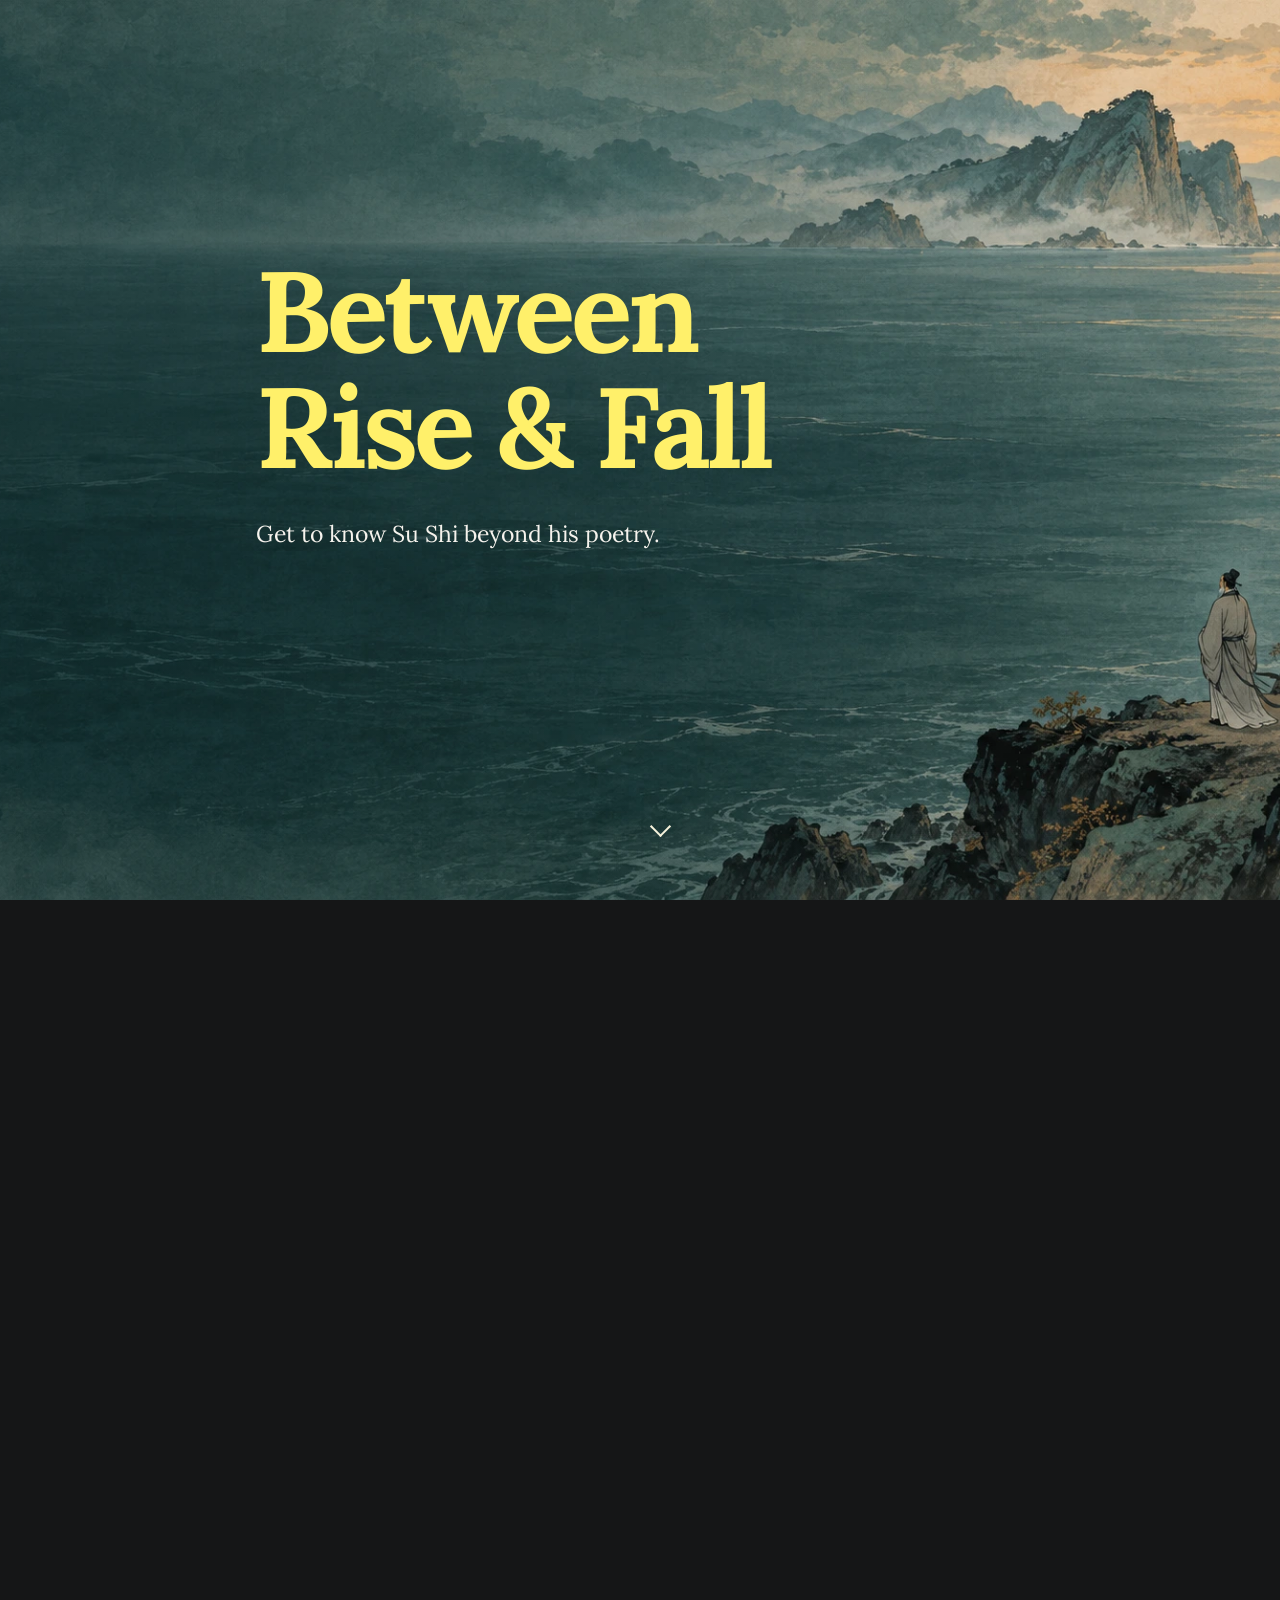
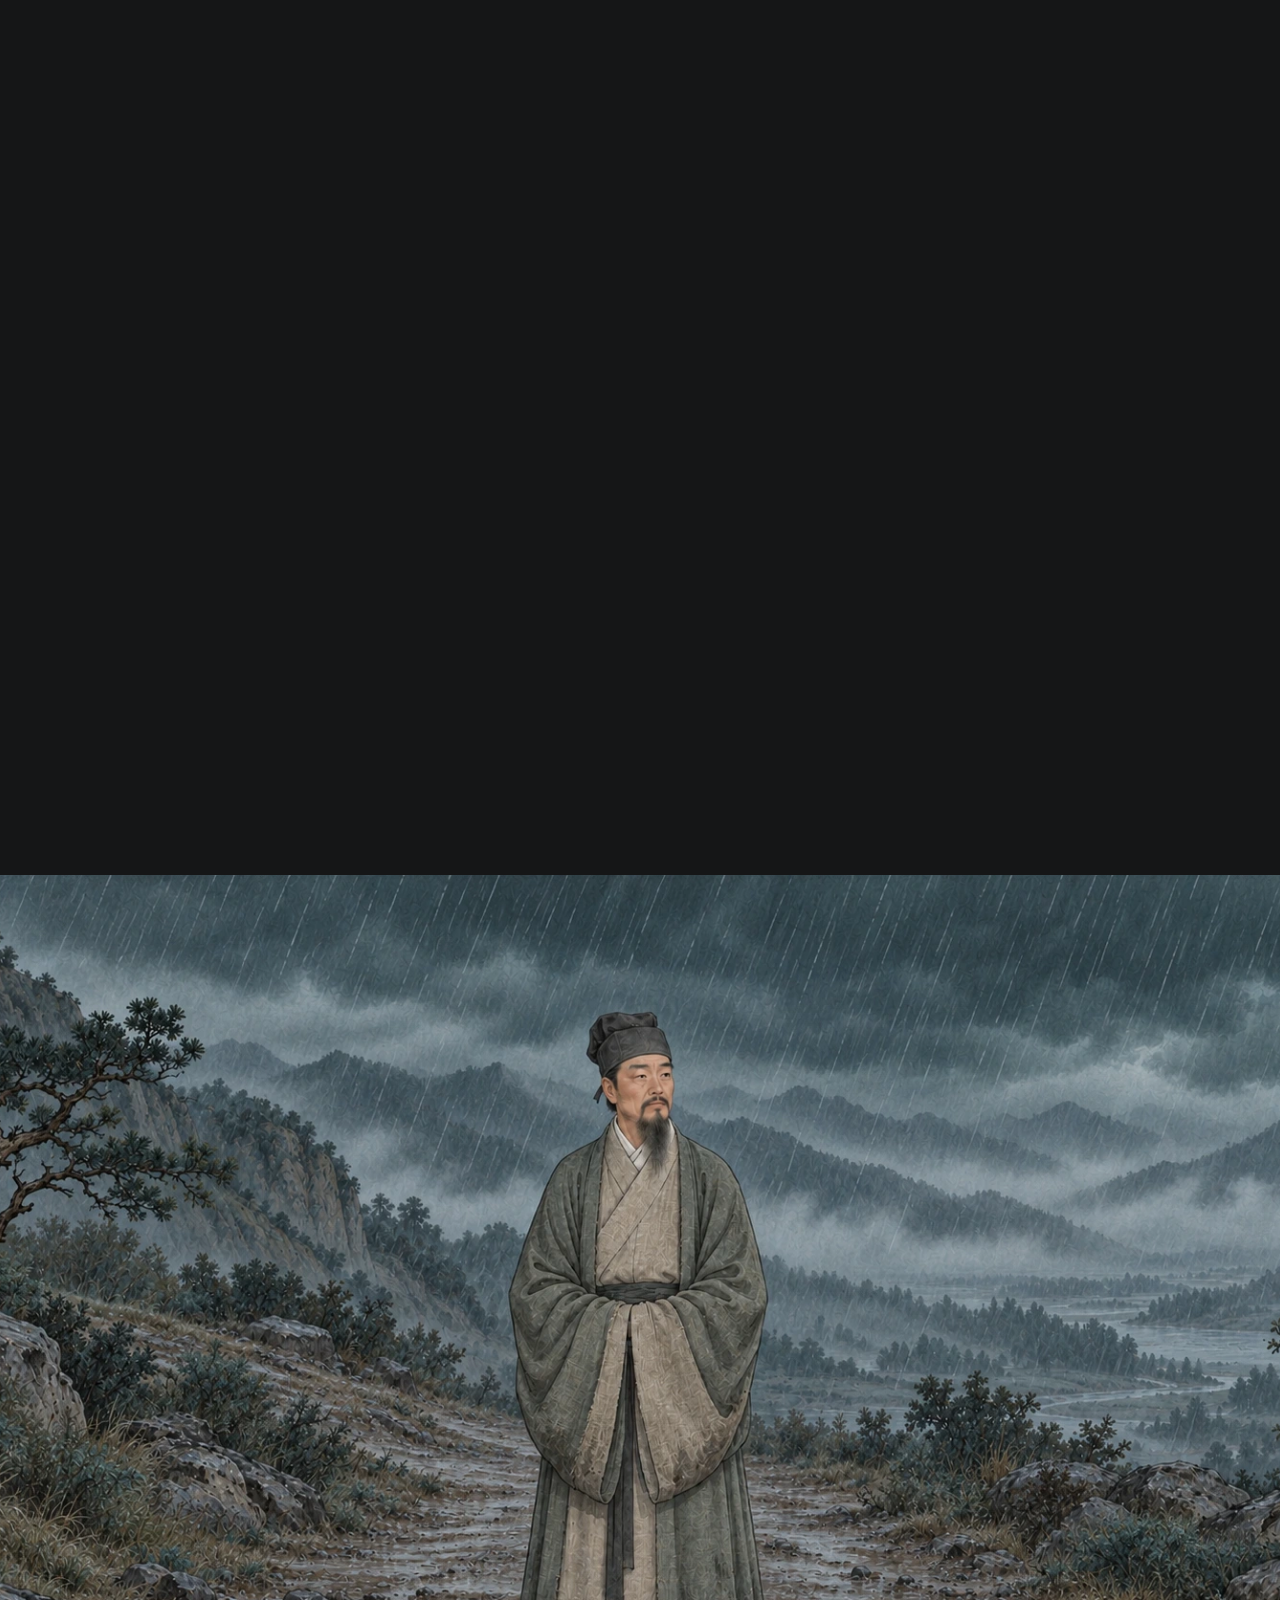
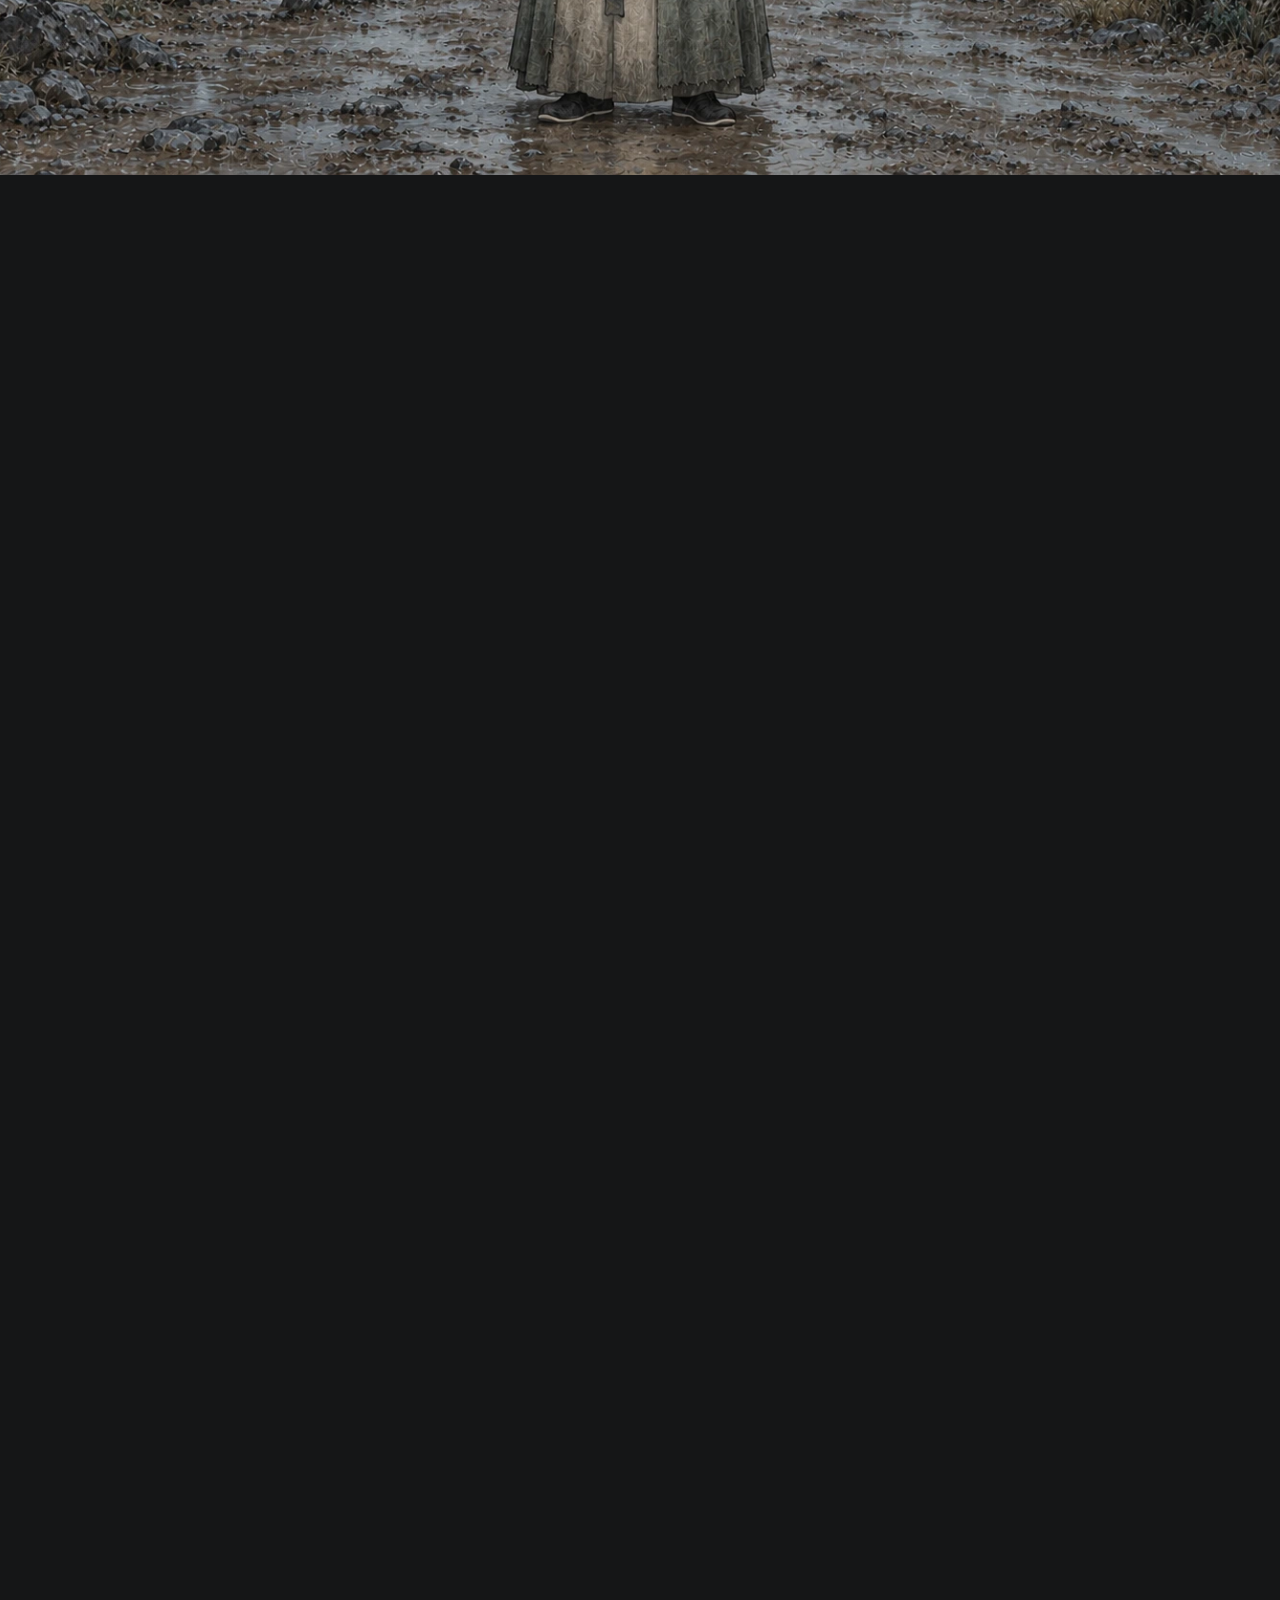
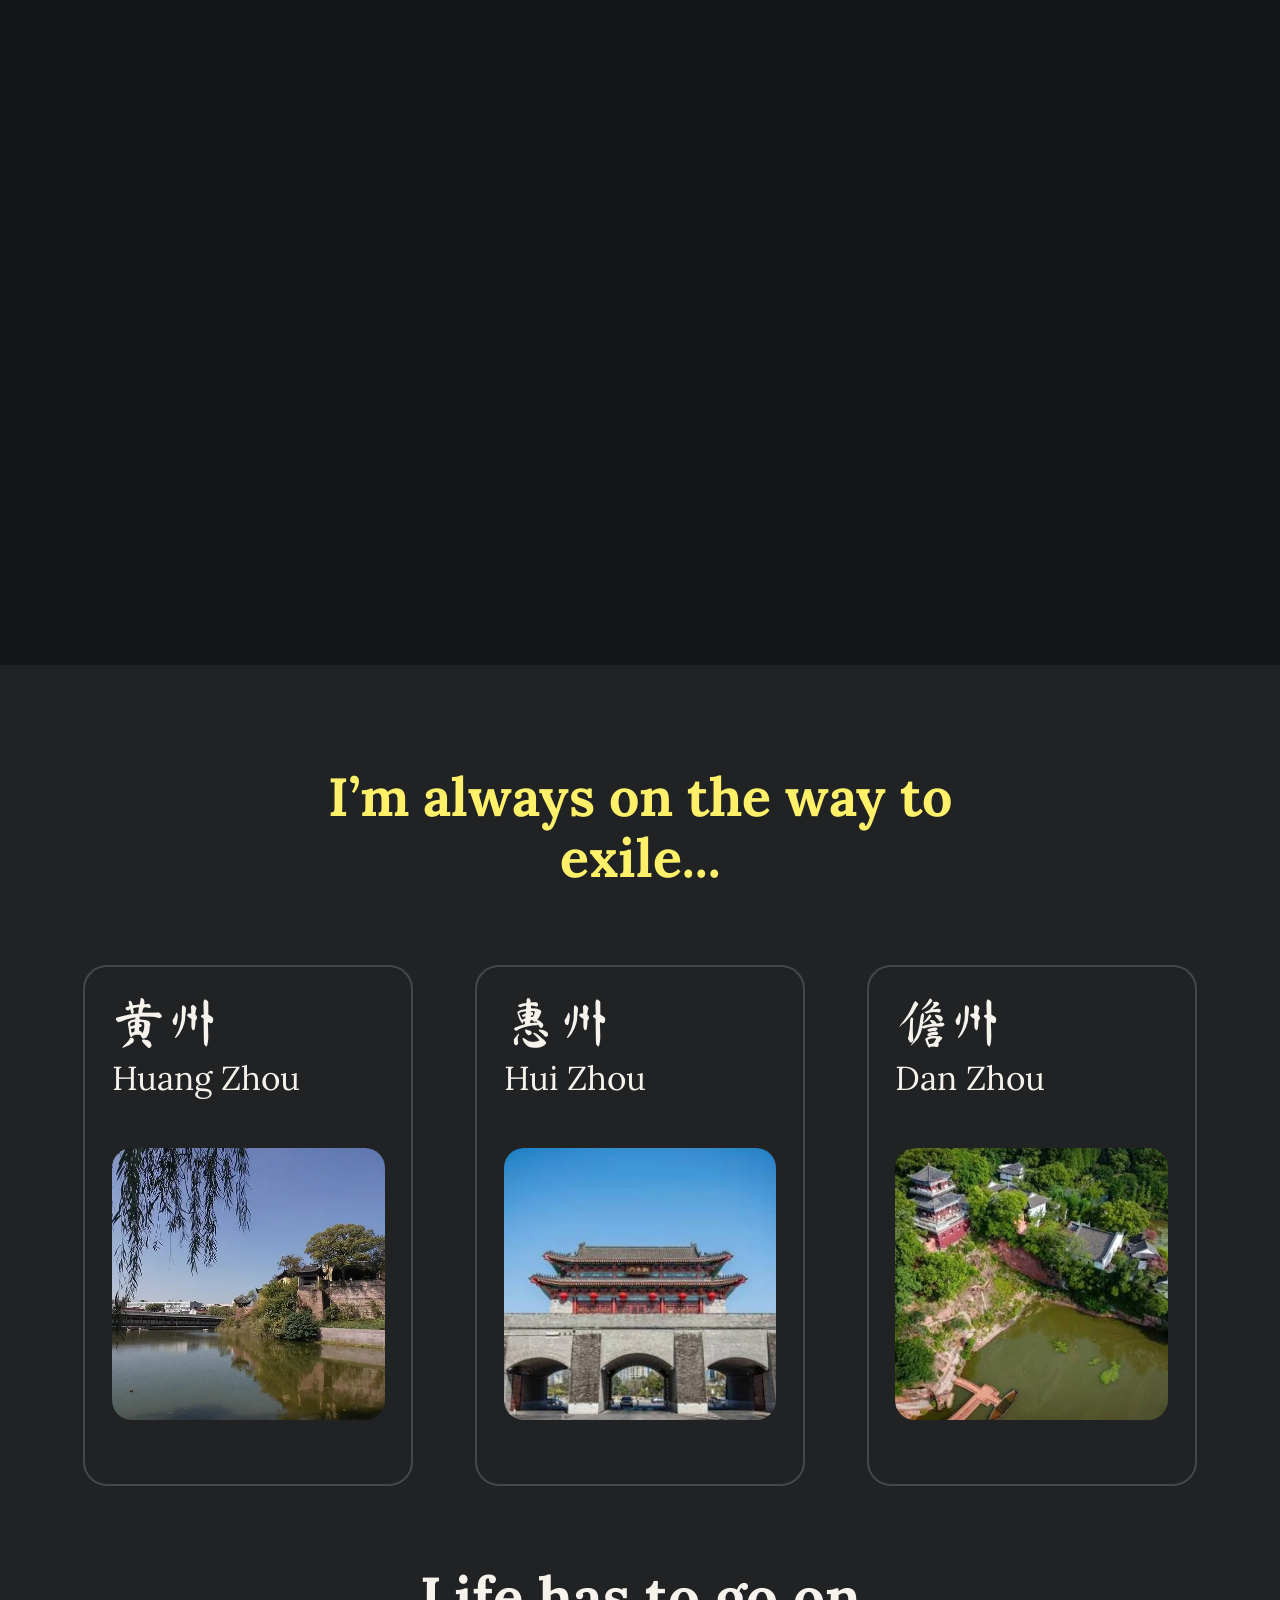
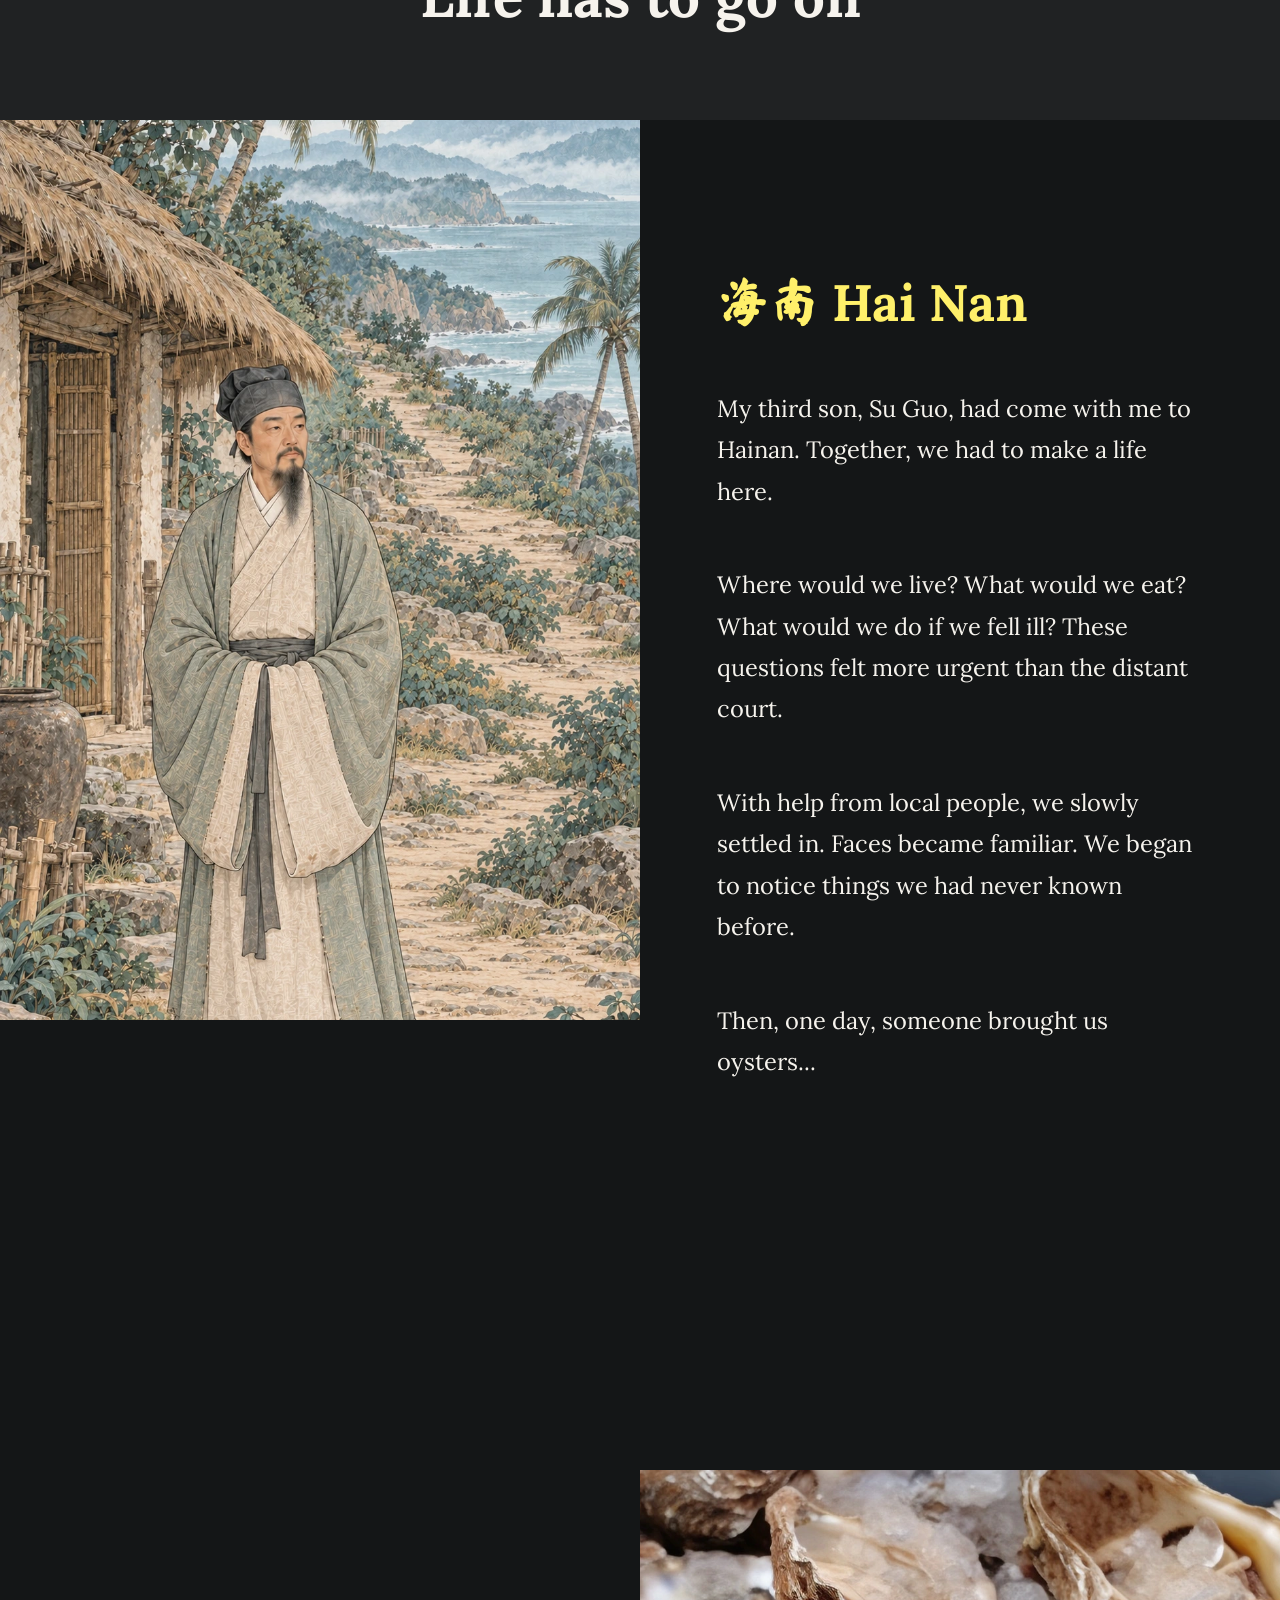
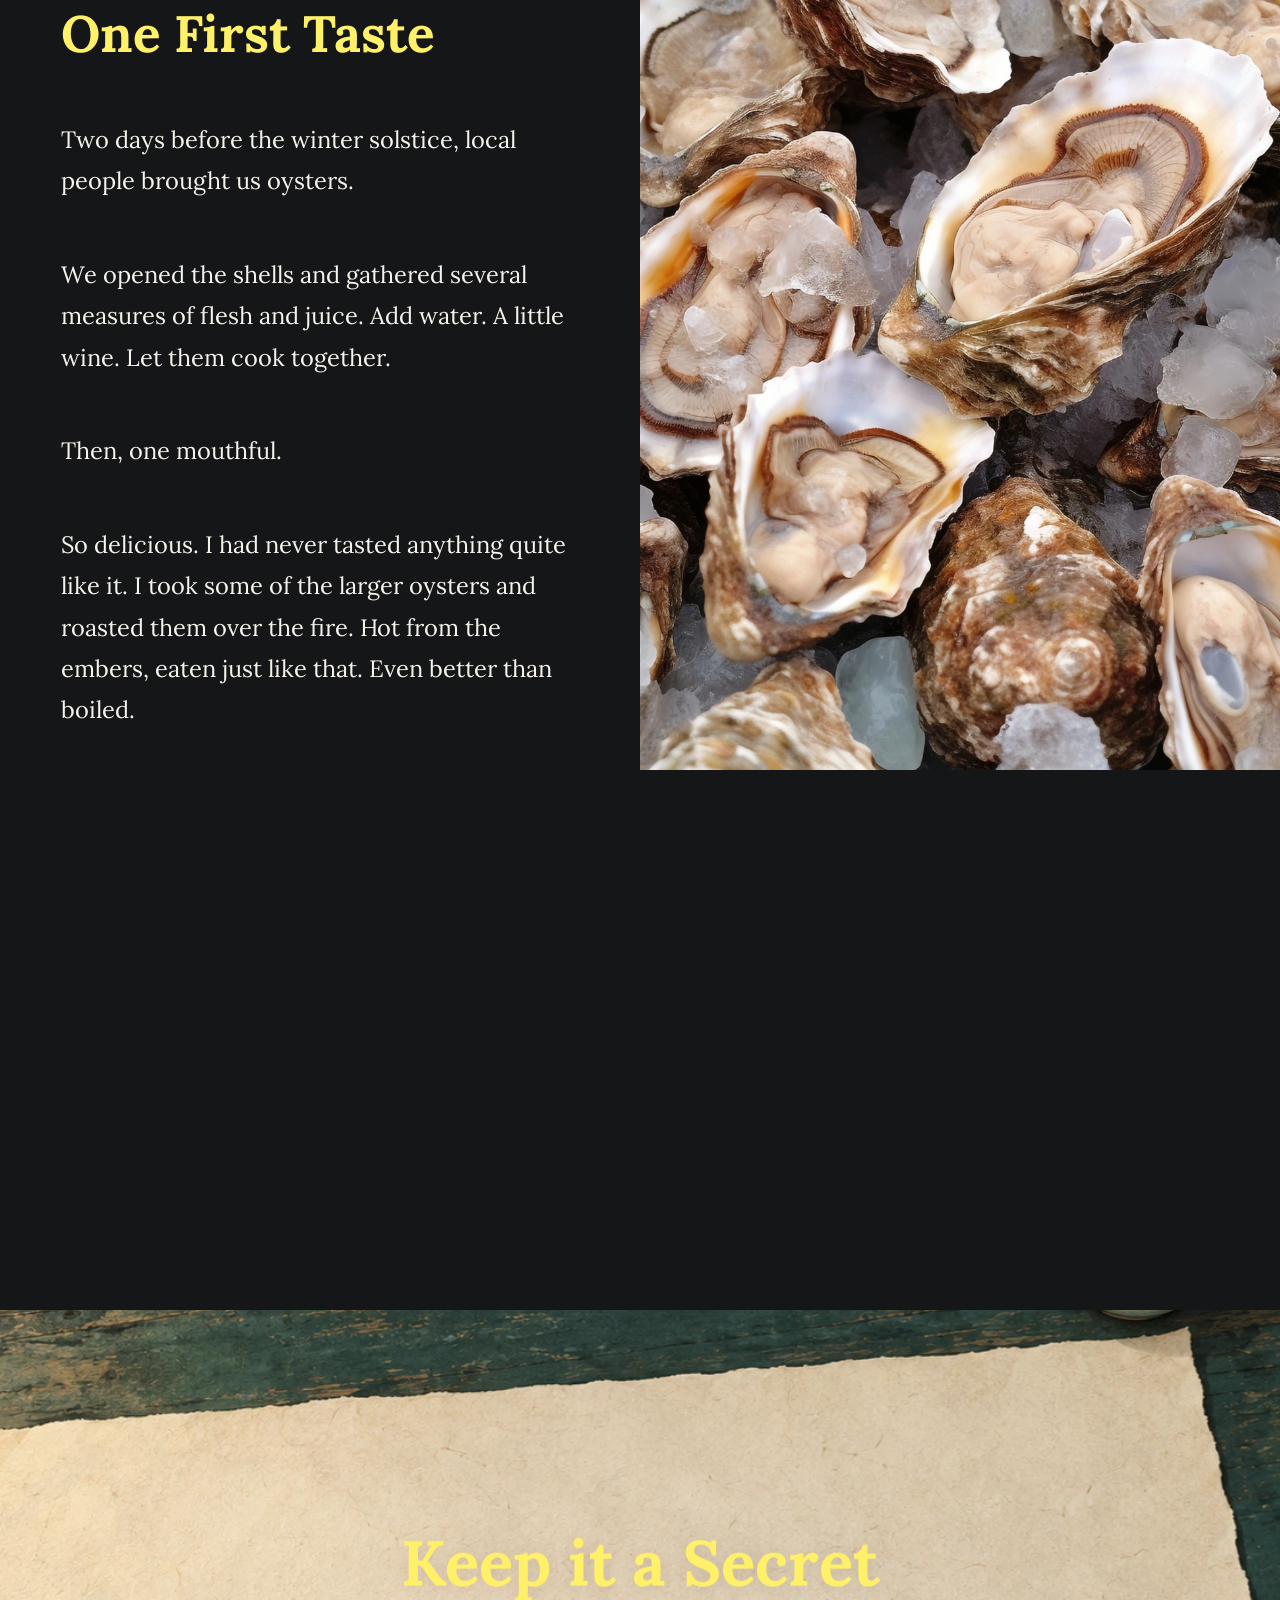
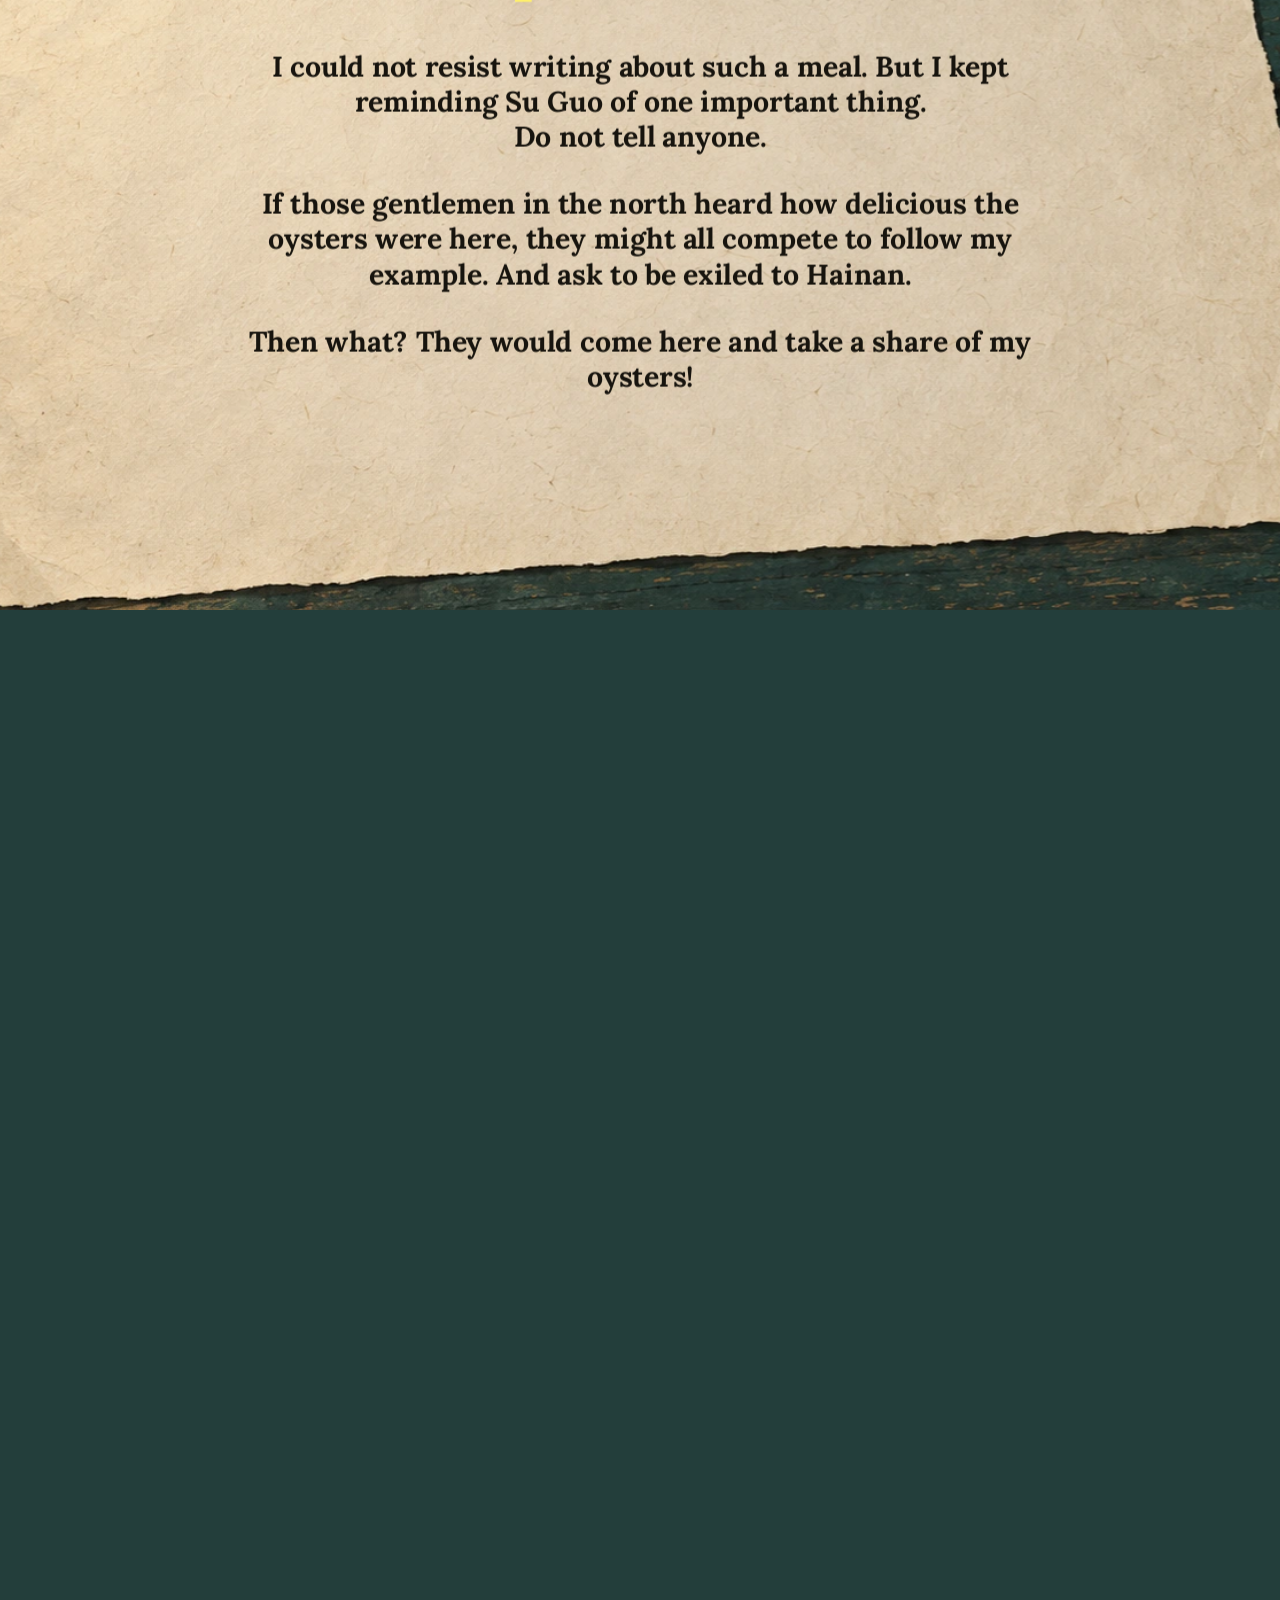
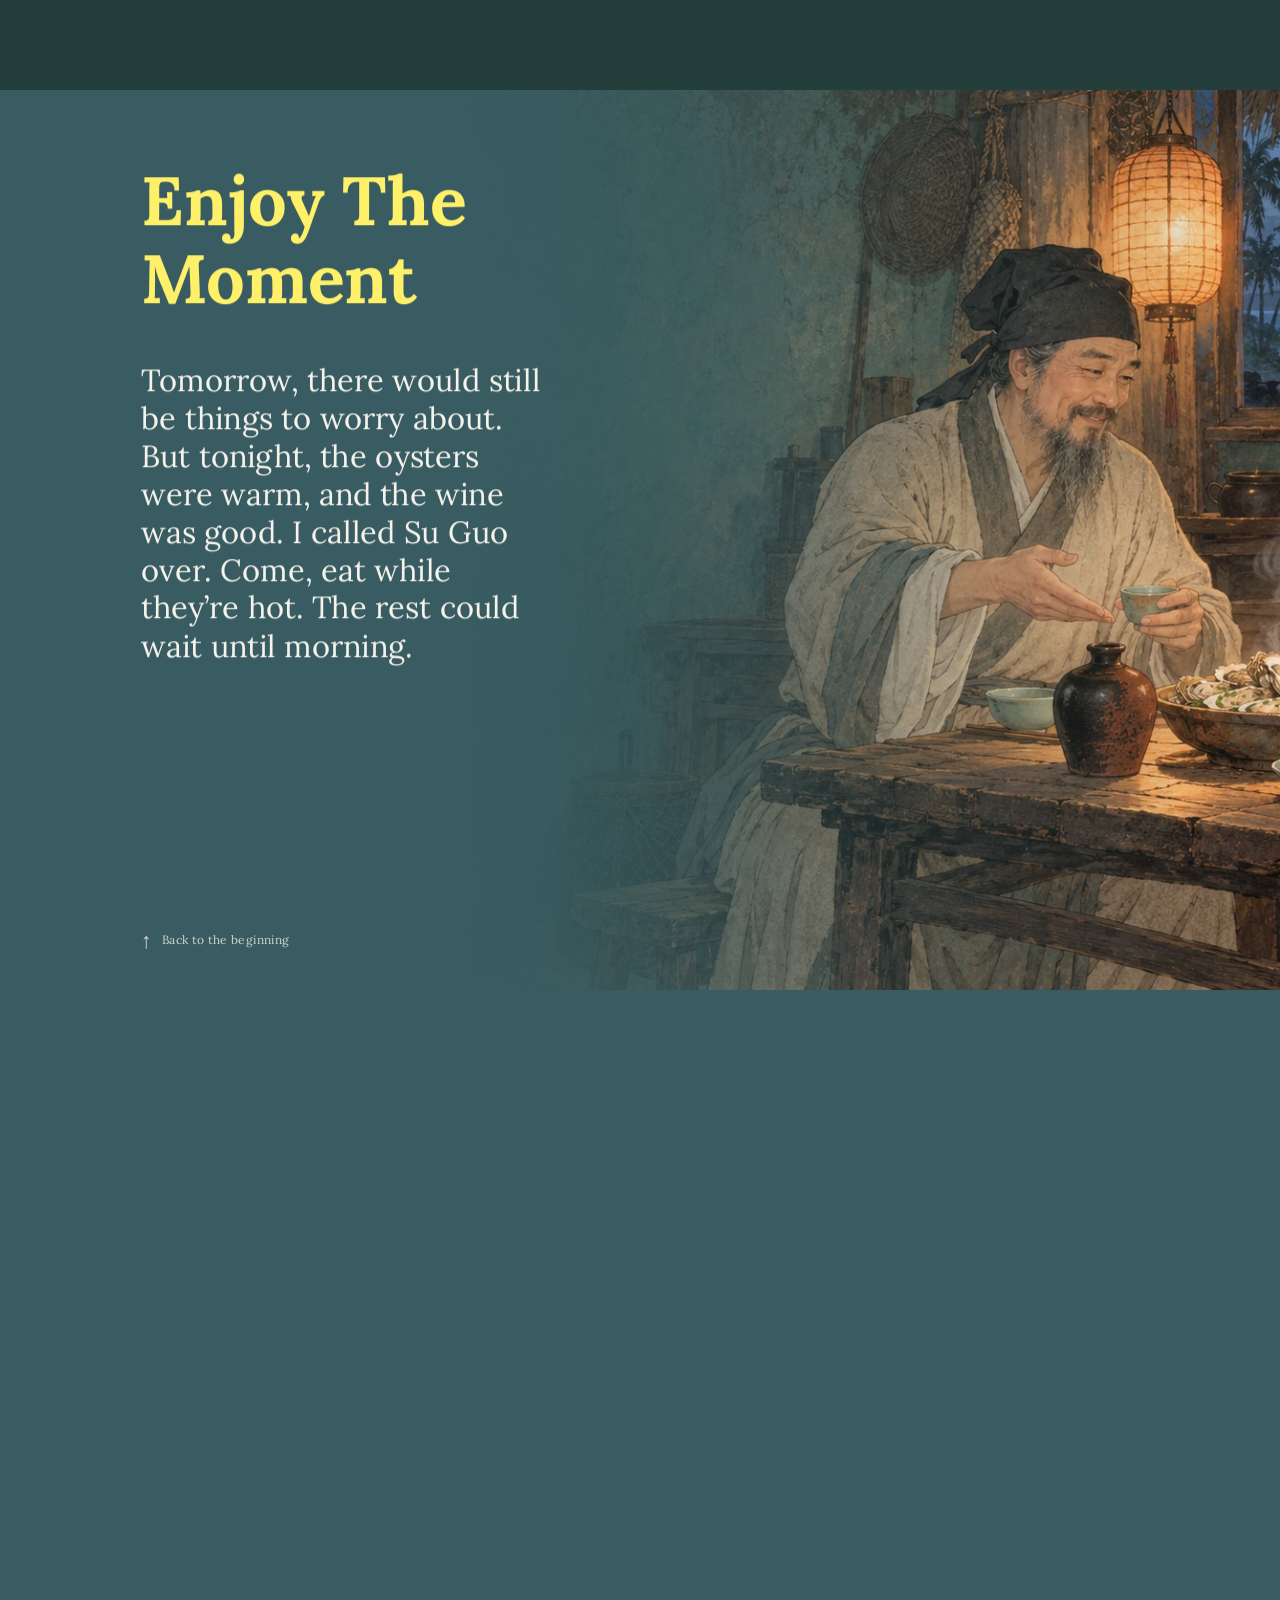
==== su-shi-website/index.html @ 6392d2fc "Final Version detailed process will be explained in report" ====
<!DOCTYPE html>
<html lang="en">
<head>
  <meta charset="UTF-8">
  <meta name="viewport" content="width=device-width, initial-scale=1">
  <meta name="description" content="Get to know Su Shi beyond his poetry. An illustrated journey between rise and fall, exile and the pleasures of everyday life.">
  <title>Between Rise &amp; Fall — Su Shi</title>
  <link rel="preload" as="image" href="assets/sea.webp">
  <link rel="stylesheet" href="style.css">
  <script src="script.js" defer></script>
</head>
<body>
  <div class="reading-progress" aria-hidden="true"><div></div></div>
  <main>
    <!--The background lingers, and the title shrinks and fades out as you scroll. -->
    <section class="hero scroll-scene" id="beginning" aria-labelledby="title">
      <div class="sticky-screen">
        <img class="full-image" src="assets/sea.webp" alt="A vast blue-green sea, distant mountains and Su Shi standing on a rocky shore.">
        <div class="hero-shade"></div>
        <div class="hero-copy">
          <h1 id="title">Between<br>Rise &amp; Fall</h1>
          <p>Get to know Su Shi beyond his poetry.</p>
        </div>
        <a class="scroll-cue" href="#journey" aria-label="Scroll to Su Shi’s story"><span></span></a>
      </div>
    </section>

    <!-- Fixed stage. The text box was moved upwards, and the road from the Imperial Palace to the Rain Road was
    horizontally unveiled. -->
    <section class="journey scroll-scene" id="journey" aria-label="From the imperial court to exile">
      <div class="sticky-screen">
        <img class="full-image palace-image" src="assets/palace.webp" alt="Su Shi in a red official robe in a Northern
        Song palace courtyard.">
        <img class="full-image rain-image" src="assets/rain.webp" alt="Su Shi in a grey robe on a rain-soaked mountain road.">
        <article class="narration palace-copy">
          <h2>My name is<br><strong>Su Shi.</strong></h2>
          <p>You may know my poems. I was also an official.</p>
          <p>Once, my writing won recognition, and my name reached the imperial court.</p>
          <p>I had a voice in affairs of state, and so much I hoped to achieve.</p>
        </article>
        <article class="narration rain-copy">
          <h2>But the road did<br>not keep rising.</h2>
          <p>My views brought me into conflict with those in power.</p>
          <p>The words that had once earned me recognition became grounds for accusation. I was arrested, questioned,
            and stripped of my position.</p>
          <p>The future I had imagined suddenly felt out of reach. I had wanted to serve the country. Now, I was
            struggling to find my own place in it.</p>
        </article>
      </div>
    </section>

    <!-- 3 main exile place -->
    <section class="exile" aria-labelledby="exile-title">
      <h2 id="exile-title">I’m always on the way to<br>exile...</h2>
      <div class="places">
        <article class="place"><h3><span lang="zh-Hans">黄州</span><span>Huang Zhou</span></h3>
          <img src="assets/huangzhou.webp" alt="A riverside pavilion and willows in Huangzhou." loading="lazy"></article>
        <article class="place"><h3><span lang="zh-Hans">惠州</span><span>Hui Zhou</span></h3>
          <img src="assets/huizhou.webp" alt="A red-roofed gate with stone arches in Huizhou." loading="lazy"></article>
        <article class="place"><h3><span lang="zh-Hans">儋州</span><span>Dan Zhou</span></h3>
          <img src="assets/danzhou.webp" alt="A multi-storey traditional tower surrounded by greenery." loading="lazy"></article>
      </div>
      <p class="life-goes-on">Life has to go on</p>
    </section>

    <!-- The sticky on the left image remains in place, while the text box on the right moves up along with the page normally -->
    <section class="split hainan" id="hainan" aria-labelledby="hainan-title">
      <div class="split-visual"><img src="assets/hainan.webp" alt="Su Shi outside a thatched cottage on the Hainan coast." loading="lazy"></div>
      <article class="split-copy">
        <h2 id="hainan-title"><span lang="zh-Hans">海南</span> Hai Nan</h2>
        <p>My third son, Su Guo, had come with me to Hainan. Together, we had to make a life here.</p>
        <p>Where would we live? What would we eat? What would we do if we fell ill? These questions felt more urgent than the distant court.</p>
        <p>With help from local people, we slowly settled in. Faces became familiar. We began to notice things we had never known before.</p>
        <p>Then, one day, someone brought us oysters...</p>
      </article>
    </section>

    <!-- The text is on the left and the picture of oysters is on the right -->
    <section class="split first-taste" aria-labelledby="taste-title">
      <article class="split-copy">
        <h2 id="taste-title">One First Taste</h2>
        <p>Two days before the winter solstice, local people brought us oysters.</p>
        <p>We opened the shells and gathered several measures of flesh and juice. Add water. A little wine. Let them cook together.</p>
        <p>Then, one mouthful.</p>
        <p>So delicious. I had never tasted anything quite like it. I took some of the larger oysters and roasted them
          over the fire. Hot from the embers, eaten just like that. Even better than boiled.</p>
      </article>
      <div class="split-visual"><img src="assets/oysters.webp" alt="A close-up of freshly opened oysters." loading="lazy"></div>
    </section>

    <!--The background of the paper and the text are respectively enlarged synchronously according to the scrolling progress -->
    <section class="secret scroll-scene" aria-labelledby="secret-title">
      <div class="sticky-screen">
        <img class="full-image letter-image" src="assets/letter.webp" alt="An ivory sheet of paper on a Song dynasty
        writing desk, with a brush and inkstone." loading="lazy">
        <article class="secret-copy">
          <h2 id="secret-title">Keep it a Secret</h2>
          <p>I could not resist writing about such a meal. But I kept reminding Su Guo of one important thing.<br>Do not tell anyone.</p>
          <p>If those gentlemen in the north heard how delicious the oysters were here, they might all compete to follow
            my example. And ask to be exiled to Hainan.</p>
          <p>Then what? They would come here and take a share of my oysters!</p>
        </article>
      </div>
    </section>

    <!-- The background is not zoomed in; only the entire text part is gradually enlarged. -->
    <section class="ending scroll-scene" aria-labelledby="ending-title">
      <div class="sticky-screen">
        <img class="full-image supper-image" src="assets/supper.webp" alt="Su Shi enjoying warm oysters and wine with Su
         Guo by lantern light." loading="lazy">
        <div class="ending-shade"></div>
        <article class="ending-copy">
          <h2 id="ending-title">Enjoy The<br>Moment</h2>
          <p>Tomorrow, there would still be things to worry about. But tonight, the oysters were warm, and the wine was
            good. I called Su Guo over. Come, eat while they’re hot. The rest could wait until morning.</p>
        </article>
        <a class="restart" href="#beginning" aria-label="Return to the beginning">↑ <span>Back to the beginning</span></a>
      </div>
    </section>
  </main>
</body>
</html>
---- su-shi-website/style.css ----
/* Eng: Lora；Chinese: Ma Shan Zheng。 */
@font-face {
  font-family: 'Lora';
  font-style: normal;
  font-weight: 400;
  font-display: swap;
  src: url(assets/fonts/lora-400.ttf) format('truetype');
}
@font-face {
  font-family: 'Lora';
  font-style: normal;
  font-weight: 500;
  font-display: swap;
  src: url(assets/fonts/lora-500.ttf) format('truetype');
}
@font-face {
  font-family: 'Lora';
  font-style: normal;
  font-weight: 600;
  font-display: swap;
  src: url(assets/fonts/lora-600.ttf) format('truetype');
}
@font-face {
  font-family: 'Lora';
  font-style: normal;
  font-weight: 700;
  font-display: swap;
  src: url(assets/fonts/lora-700.ttf) format('truetype');
}
@font-face {
  font-family: 'Ma Shan Zheng';
  font-style: normal;
  font-weight: 400;
  font-display: swap;
  src: url(assets/fonts/ma-shan-zheng.ttf) format('truetype');
}
:root {
  --yellow:#fff06a;
  --white:#f6f3ed;
  --ink:#151617;
  --teal:#385c61;
  --english:'Lora',Georgia,serif;
  --chinese:'Ma Shan Zheng','KaiTi',serif;
}
* {
  box-sizing:border-box;
}
html {
  scroll-behavior:smooth;
}
body {
  margin:0;
  background:var(--ink);
  color:var(--white);
  font-family:var(--english);
  overflow-x:hidden;
}
h1,h2,h3,p {
  margin:0;
}
h1,h2 {
  color:var(--yellow);
}
h2 {
  font-weight:700;
  line-height:1.12;
}
p {
  line-height:1.65;
}
img {
  display:block;
  width:100%;
}
a {
  color:inherit;
}
a:focus-visible {
  outline:3px solid var(--yellow);
  outline-offset:8px;
}
[lang="zh-Hans"] {
  font-family:var(--chinese);
}
.reading-progress {
  position:fixed;
  inset:0 0 auto;
  height:3px;
  z-index:20;
  pointer-events:none;
}
.reading-progress div {
  height:100%;
  background:var(--yellow);
  width:100%;
  transform:scaleX(0);
  transform-origin:left;
}

.scroll-scene {
  position:relative;
}
.sticky-screen {
  height:100vh;
  height:100svh;
  position:sticky;
  top:0;
  overflow:hidden;
}
.full-image {
  position:absolute;
  inset:0;
  height:100%;
  object-fit:cover;
}

.hero {
  height:275vh;
}
.hero-shade {
  position:absolute;
  inset:0;
  background:linear-gradient(90deg,rgba(5,31,33,.32),transparent 80%);
}
.hero-copy {
  position:absolute;
  left:20%;
  top:28%;
  transform-origin:50% 50%;
  width:64%;
  will-change:transform,opacity;
}
.hero h1 {
  font-size:clamp(64px,8.9vw,168px);
  line-height:1.02;
  letter-spacing:-.035em;
  font-weight:700;
}
.hero-copy p {
  font-size:clamp(17px,1.8vw,32px);
  margin-top:1.35em;
}
.scroll-cue {
  position:absolute;
  bottom:6%;
  left:50%;
  width:40px;
  height:40px;
  display:grid;
  place-items:center;
  transition:opacity .2s;
}
.scroll-cue span {
  width:15px;
  height:15px;
  border-right:2px solid #f7f3dc;
  border-bottom:2px solid #f7f3dc;
  transform:rotate(45deg);
}

.journey {
  height:510vh;
}
.palace-image {
  object-position:center;
}
.rain-image {
  clip-path:inset(0 100% 0 0);
  will-change:clip-path;
}
.narration {
  position:absolute;
  top:0;
  width:31%;
  padding:3.1vw;
  background:rgba(23,28,27,.66);
  border-radius:16px;
  will-change:transform,opacity;
}
.narration h2 {
  font-size:clamp(28px,3vw,58px);
  margin-bottom:1.1em;
}
.palace-copy h2 {
  font-weight:400;
}
.narration p {
  font-size:clamp(17px,1.7vw,32px);
  margin-top:1.6em;
  line-height:1.65;
}
.palace-copy {
  left:4.5%;
  transform:translateY(110vh);
}
.rain-copy {
  right:4%;
  transform:translateY(110vh);
}

.exile {
  background:#202223;
  padding:8vw 6.5% 6vw;
  position:relative;
}
.exile>h2 {
  text-align:center;
  font-size:clamp(34px,4.2vw,80px);
  max-width:24ch;
  margin:0 auto 6vw;
}
.places {
  display:grid;
  grid-template-columns:repeat(3,minmax(0,1fr));
  gap:4.8vw;
}
.place {
  border:2px solid #454748;
  border-radius:24px;
  padding:2.1vw 2.1vw 5vw;
}
.place h3 {
  font-weight:400;
  line-height:1.08;
  margin-bottom:4vw;
}
.place h3 span {
  display:block;
}
.place h3 span:first-child {
  font-size:clamp(34px,4.2vw,80px);
  margin-bottom:.17em;
}
.place h3 span:last-child {
  font-size:clamp(22px,2.6vw,48px);
}
.place img {
  aspect-ratio:1;
  object-fit:cover;
  border-radius:20px;
}
.life-goes-on {
  font-weight:700;
  text-align:center;
  font-size:clamp(34px,4.4vw,82px);
  margin-top:5vw;
}

.split {
  display:grid;
  grid-template-columns:1fr 1fr;
  align-items:start;
  background:#141617;
  position:relative;
}
.split-visual {
  height:100vh;
  height:100svh;
  position:sticky;
  top:0;
  overflow:hidden;
}
.split-visual img {
  height:100%;
  object-fit:cover;
}
.hainan .split-visual img {
  object-position:50% 45%;
}
.split-copy {
  padding:17vh 6vw 24vh;
  min-height:150vh;
}
.split-copy h2 {
  font-size:clamp(36px,4vw,76px);
  margin-bottom:1.1em;
}
.split-copy p {
  font-size:clamp(19px,1.85vw,35px);
  margin-bottom:2.2em;
  line-height:1.75;
}
.split-copy p:last-child {
  margin-bottom:0;
}
.first-taste .split-copy {
  padding:15vh 4.8vw 22vh;
  min-height:160vh;
}
.first-taste .split-visual img {
  object-position:50% 50%;
}

.secret {
  height:220vh;
  background:#233e3b;
}
.letter-image {
  will-change:transform;
}
.secret-copy {
  position:absolute;
  top:50%;
  left:21%;
  width:58%;
  text-align:center;
  transform:translateY(-50%);
  transform-origin:center;
  will-change:transform;
}
.secret-copy h2 {
  font-size:clamp(36px,4.7vw,88px);
  margin-bottom:.8em;
  text-shadow:0 1px 14px rgba(68,44,18,.12);
}
.secret-copy p {
  font-size:clamp(19px,2.1vw,40px);
  font-weight:700;
  color:#17140e;
  line-height:1.24;
  margin-top:1.1em;
}
.secret .full-image {
  object-position:center;
}

.ending {
  height:210vh;
  background:var(--teal);
}
.supper-image {
  left:35%;
  width:65%;
  object-position:40% center;
}
.ending-shade {
  position:absolute;
  inset:0;
  background:linear-gradient(90deg,#385c61 0%,#385c61 35%,rgba(56,92,97,.95) 42%,rgba(56,92,97,.35) 68%,rgba(56,92,97,0) 100%);
}
.ending-copy {
  position:absolute;
  left:11%;
  top:10%;
  width:30%;
  transform-origin:0 50%;
  will-change:transform;
}
.ending-copy h2 {
  font-size:clamp(44px,5vw,96px);
  margin-bottom:.65em;
}
.ending-copy p {
  font-size:clamp(20px,2.25vw,43px);
  line-height:1.23;
}
.restart {
  position:absolute;
  left:11%;
  bottom:4%;
  text-decoration:none;
  font-size:22px;
  display:flex;
  align-items:center;
  gap:10px;
  opacity:.8;
}
.restart span {
  font-size:12px;
  letter-spacing:.03em;
}
.restart:hover {
  opacity:1;
}

@media(max-width:760px) {
  .hero-copy {
    left:9%;
    top:32%;
    width:85%;
  }
  .hero h1 {
    font-size:clamp(56px,12vw,90px);
  }
  .hero-copy p {
    font-size:16px;
    max-width:28ch;
  }
  .hero .full-image {
    object-position:62% center;
  }
  .journey {
    height:570vh;
  }
  .narration {
    width:72%;
    padding:24px;
    border-radius:10px;
    background:rgba(17,26,26,.78);
  }
  .palace-copy {
    left:5%;
  }
  .rain-copy {
    right:5%;
  }
  .narration h2 {
    font-size:30px;
  }
  .narration p {
    font-size:16px;
    margin-top:1.3em;
    line-height:1.55;
  }
  .palace-image {
    object-position:57%;
  }
  .rain-image {
    object-position:44%;
  }
  .exile {
    padding:80px 7%;
  }
  .exile>h2 {
    font-size:32px;
    margin-bottom:44px;
  }
  .places {
    gap:12px;
  }
  .place {
    padding:17px 10px 25px;
    border-radius:12px;
  }
  .place h3 {
    margin-bottom:22px;
  }
  .place h3 span:first-child {
    font-size:30px;
  }
  .place h3 span:last-child {
    font-size:13px;
    line-height:1.3;
  }
  .place img {
    border-radius:8px;
  }
  .life-goes-on {
    font-size:30px;
    margin-top:42px;
  }
  .split {
    grid-template-columns:44% 56%;
  }
  .split-copy,.first-taste .split-copy {
    padding:60px 22px 100px;
    min-height:135vh;
  }
  .split-copy h2 {
    font-size:30px;
    overflow-wrap:normal;
  }
  .split-copy p {
    font-size:16px;
    line-height:1.7;
  }
  .split-visual img {
    object-position:46% center;
  }
  .first-taste {
    grid-template-columns:56% 44%;
  }
  .secret-copy {
    left:14%;
    width:72%;
  }
  .secret-copy h2 {
    font-size:34px;
  }
  .secret-copy p {
    font-size:17px;
    line-height:1.35;
    margin-top:1em;
  }
  .secret .full-image {
    object-fit:cover;
    object-position:48% center;
  }
  .ending-copy {
    left:7%;
    top:15%;
    width:49%;
  }
  .ending-copy h2 {
    font-size:37px;
  }
  .ending-copy p {
    font-size:18px;
    line-height:1.35;
  }
  .ending-shade {
    background:linear-gradient(90deg,#385c61 8%,rgba(56,92,97,.96) 42%,rgba(56,92,97,.5) 72%,transparent);
  }
  .supper-image {
    left:25%;
    width:75%;
    object-position:42% center;
  }
  .restart {
    left:7%;
  }
}
@media(prefers-reduced-motion:reduce) {
  html {
    scroll-behavior:auto;
  }
  .hero,.secret,.ending {
    height:100svh;
  }
  .hero-copy,.secret-copy,.ending-copy {
    will-change:auto;
  }
  .journey {
    height:auto;
  }
  .journey>.sticky-screen {
    position:relative;
    height:auto;
    overflow:visible;
    background:#354447;
    display:flex;
    flex-direction:column;
    padding:60px 5%;
    gap:60px;
  }
  .journey .full-image {
    height:100%;
    opacity:.5;
    clip-path:none;
  }
  .journey .palace-image {
    display:none;
  }
  .narration {
    position:relative;
    inset:auto;
    width:100%;
    transform:none!important;
    opacity:1!important;
    will-change:auto;
  }
  .secret-copy {
    transform:translateY(-50%)!important;
  }
  .hero-copy,.ending-copy {
    transform:none!important;
    opacity:1!important;
  }
}
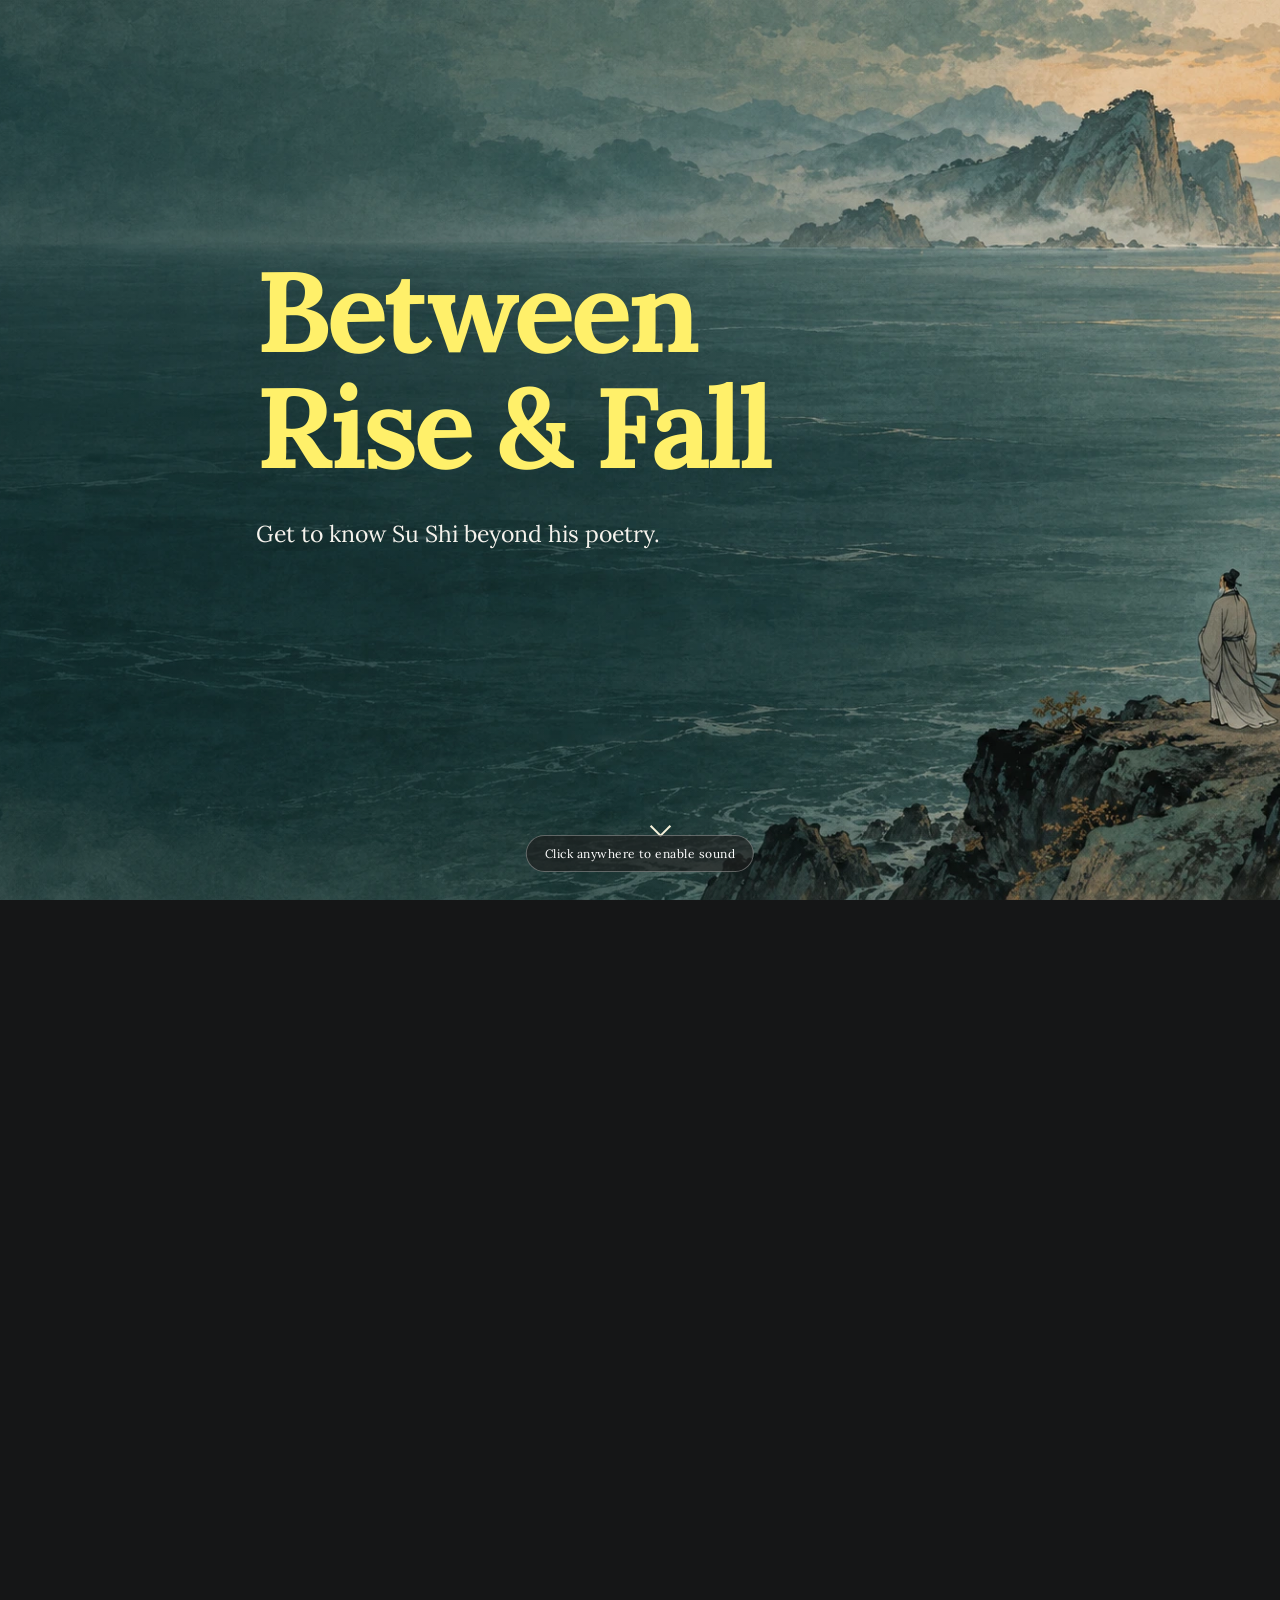
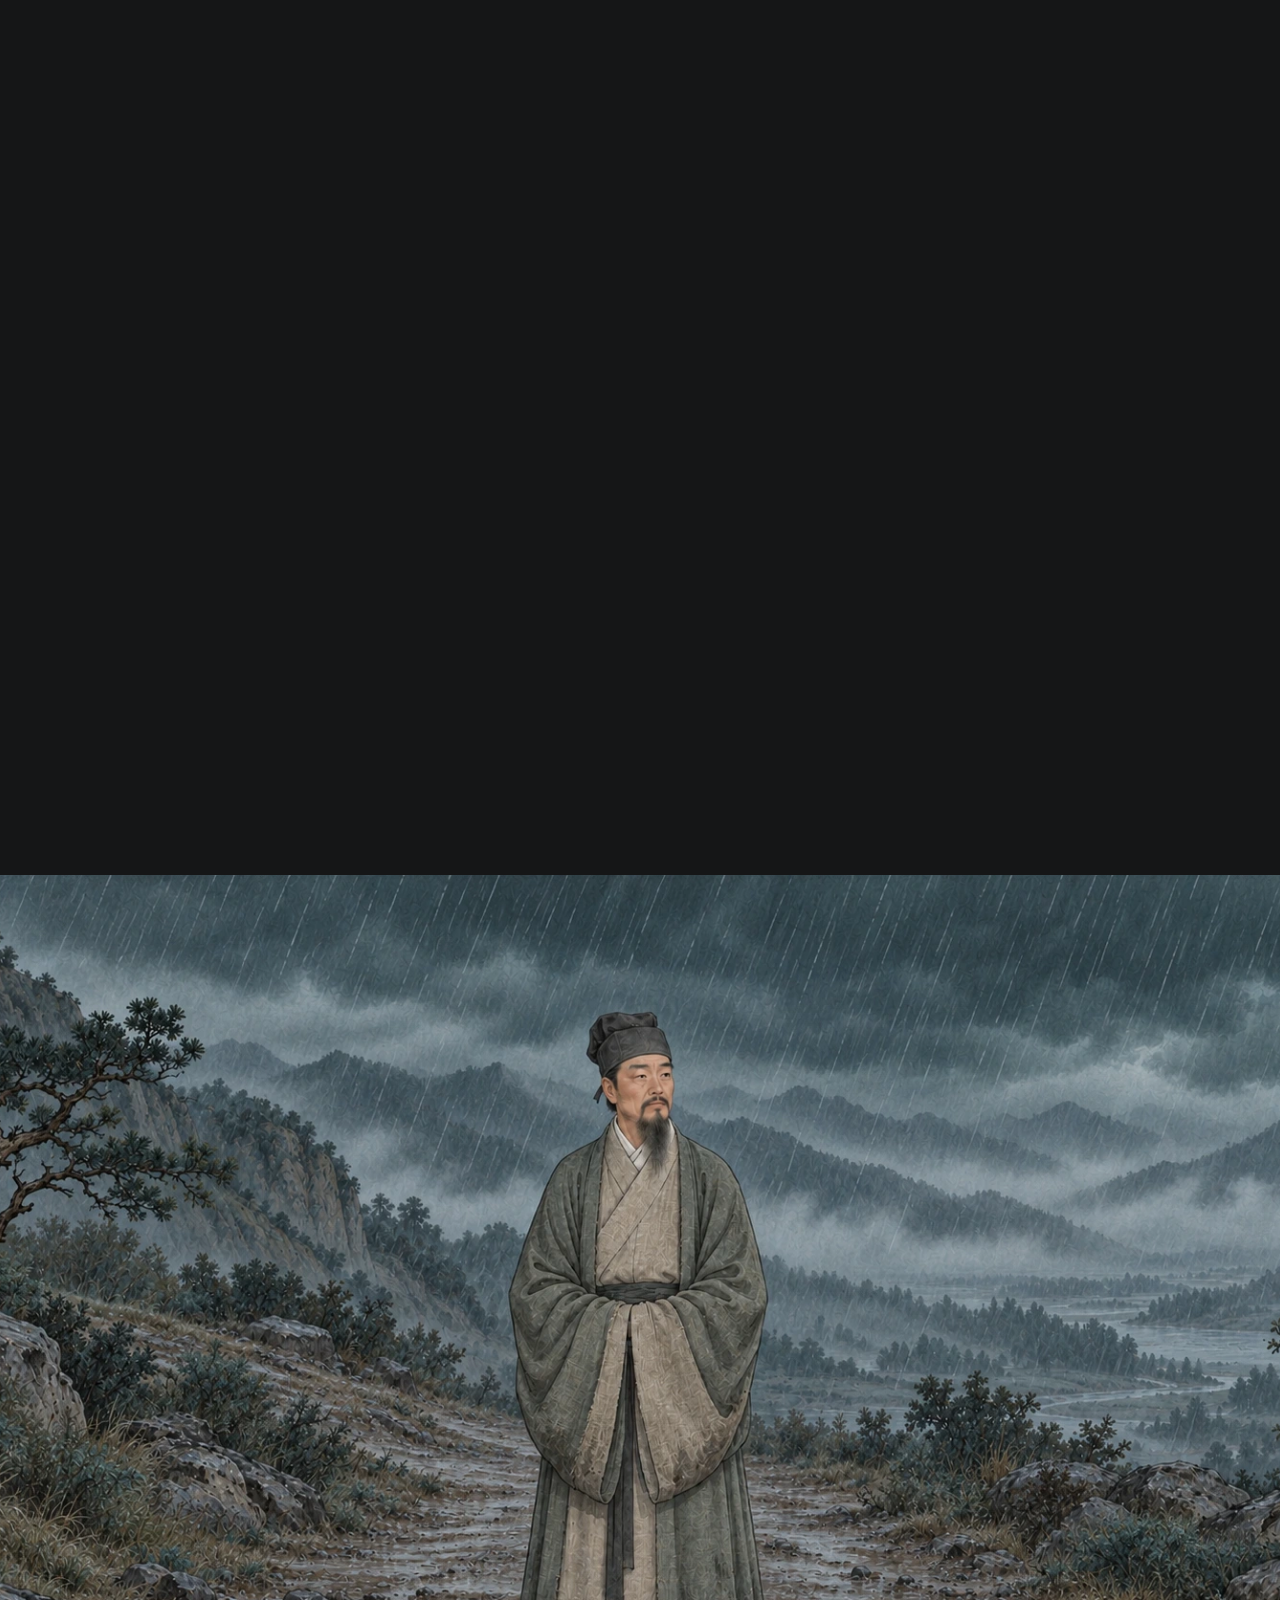
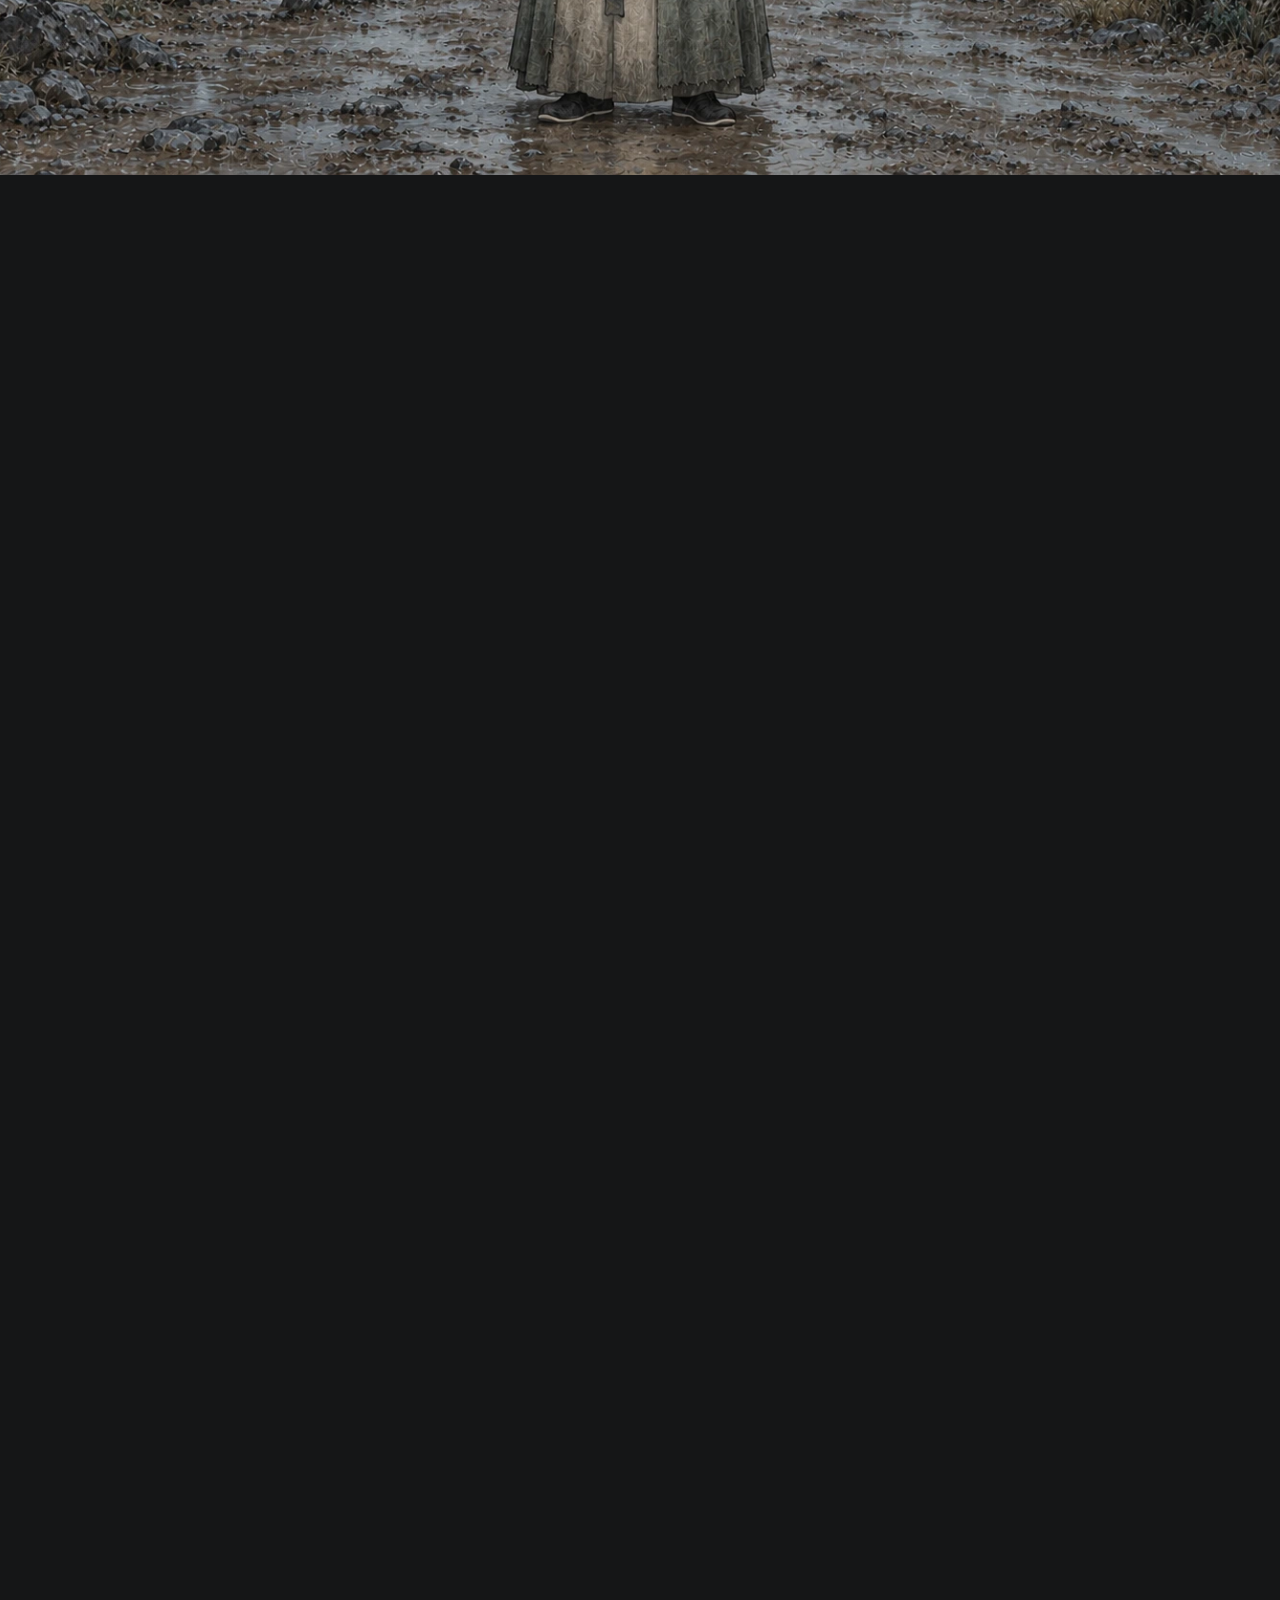
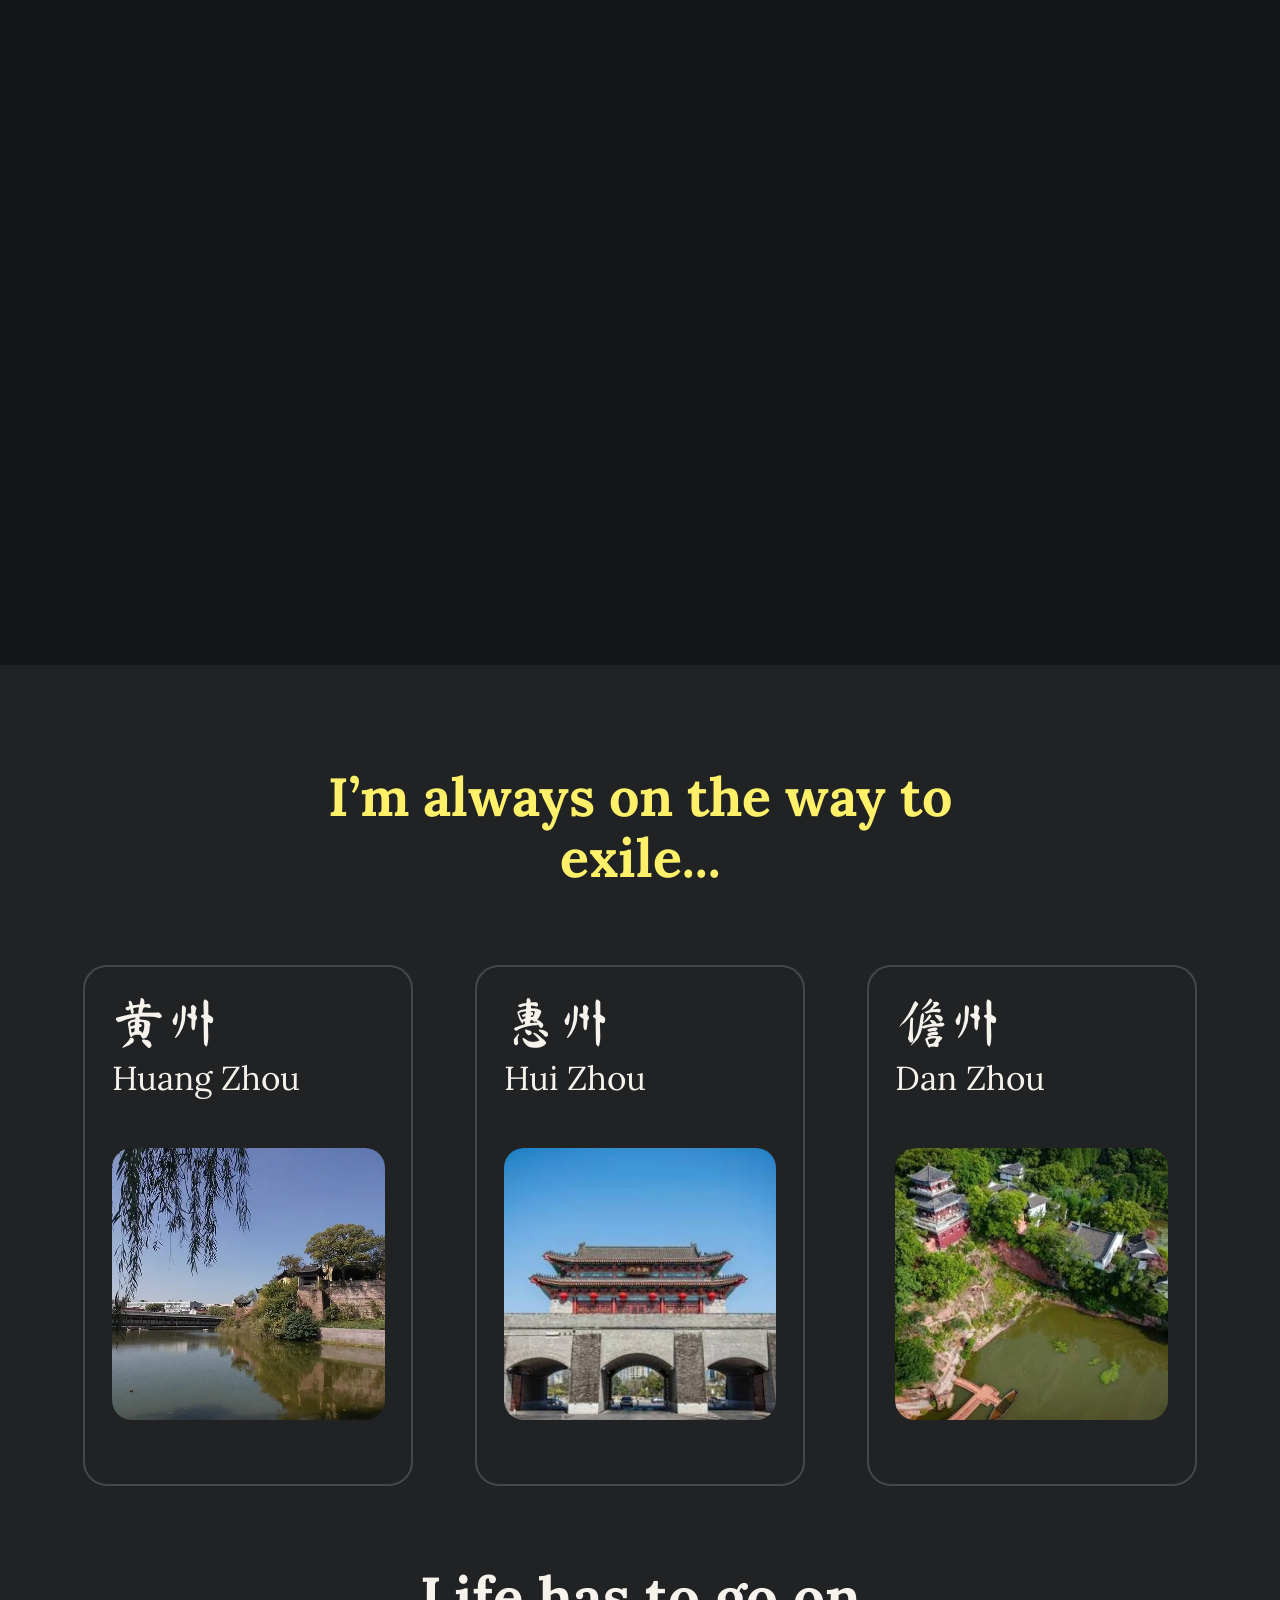
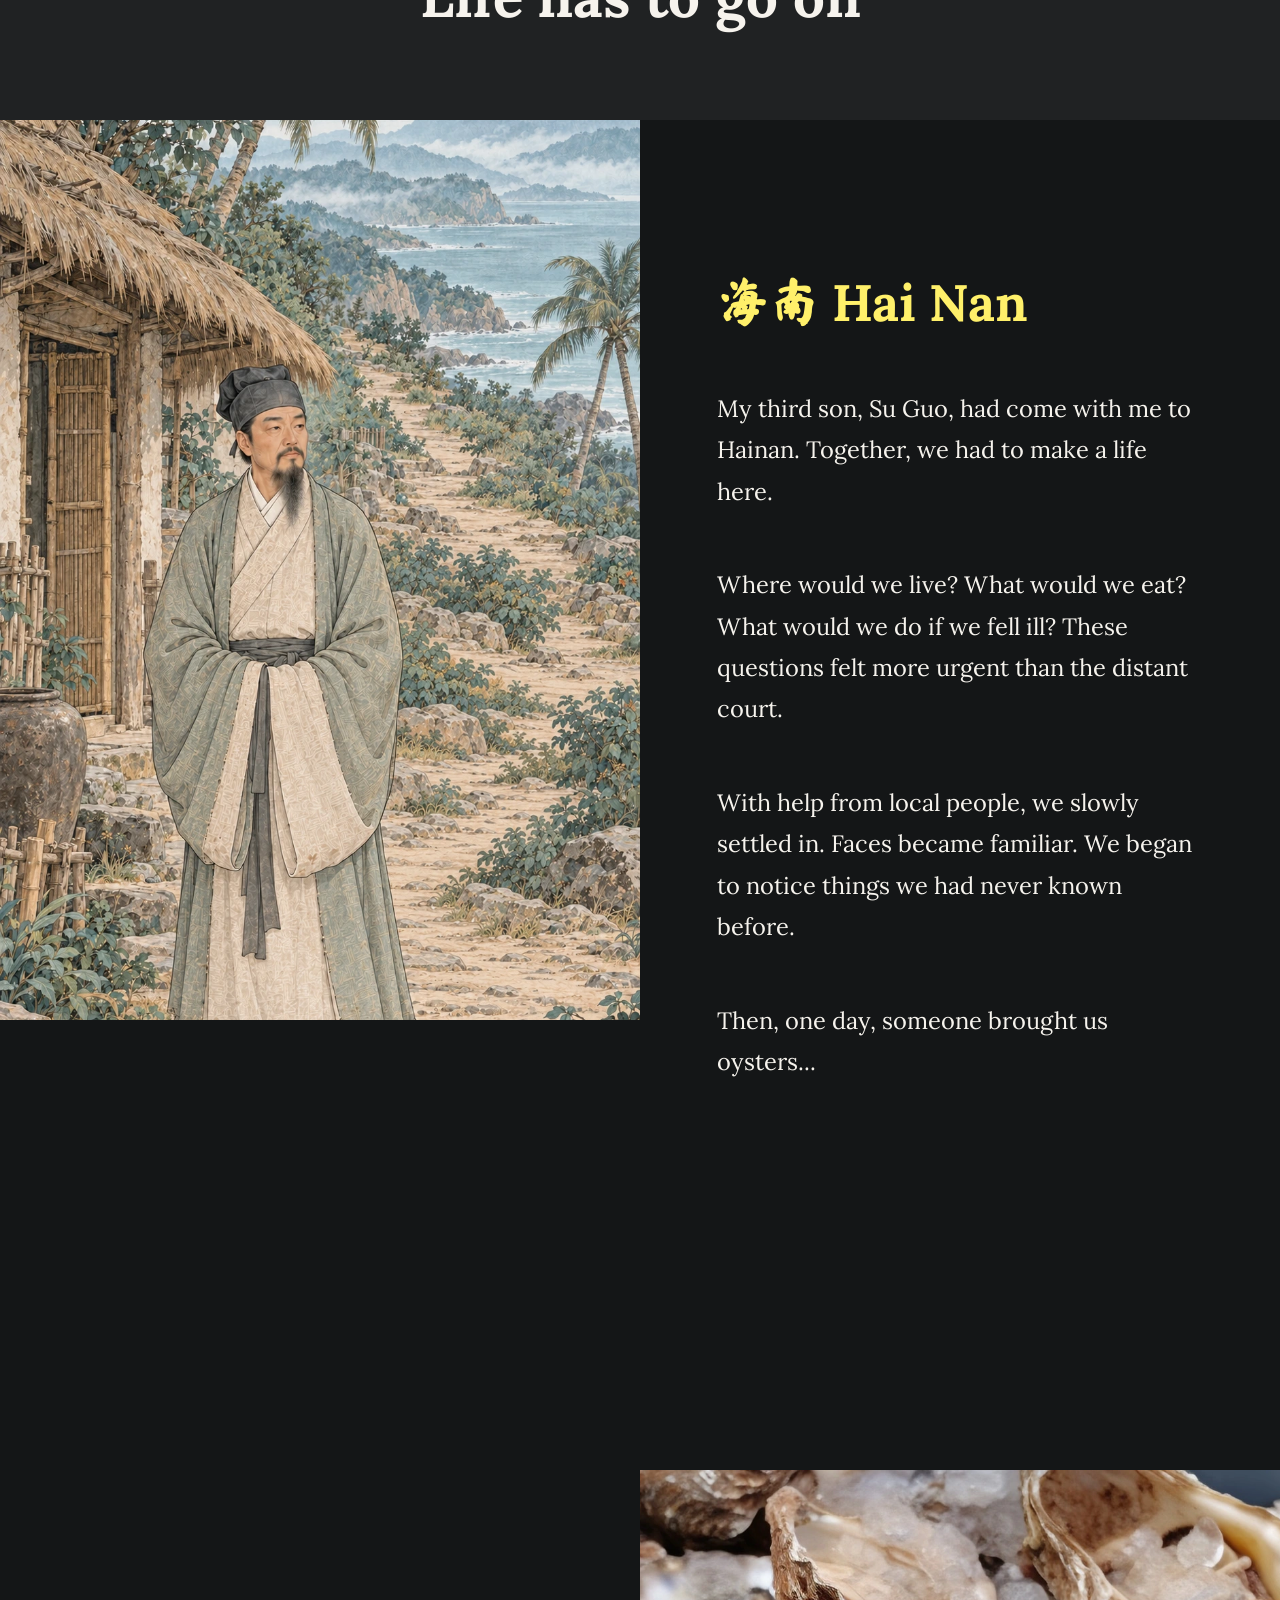
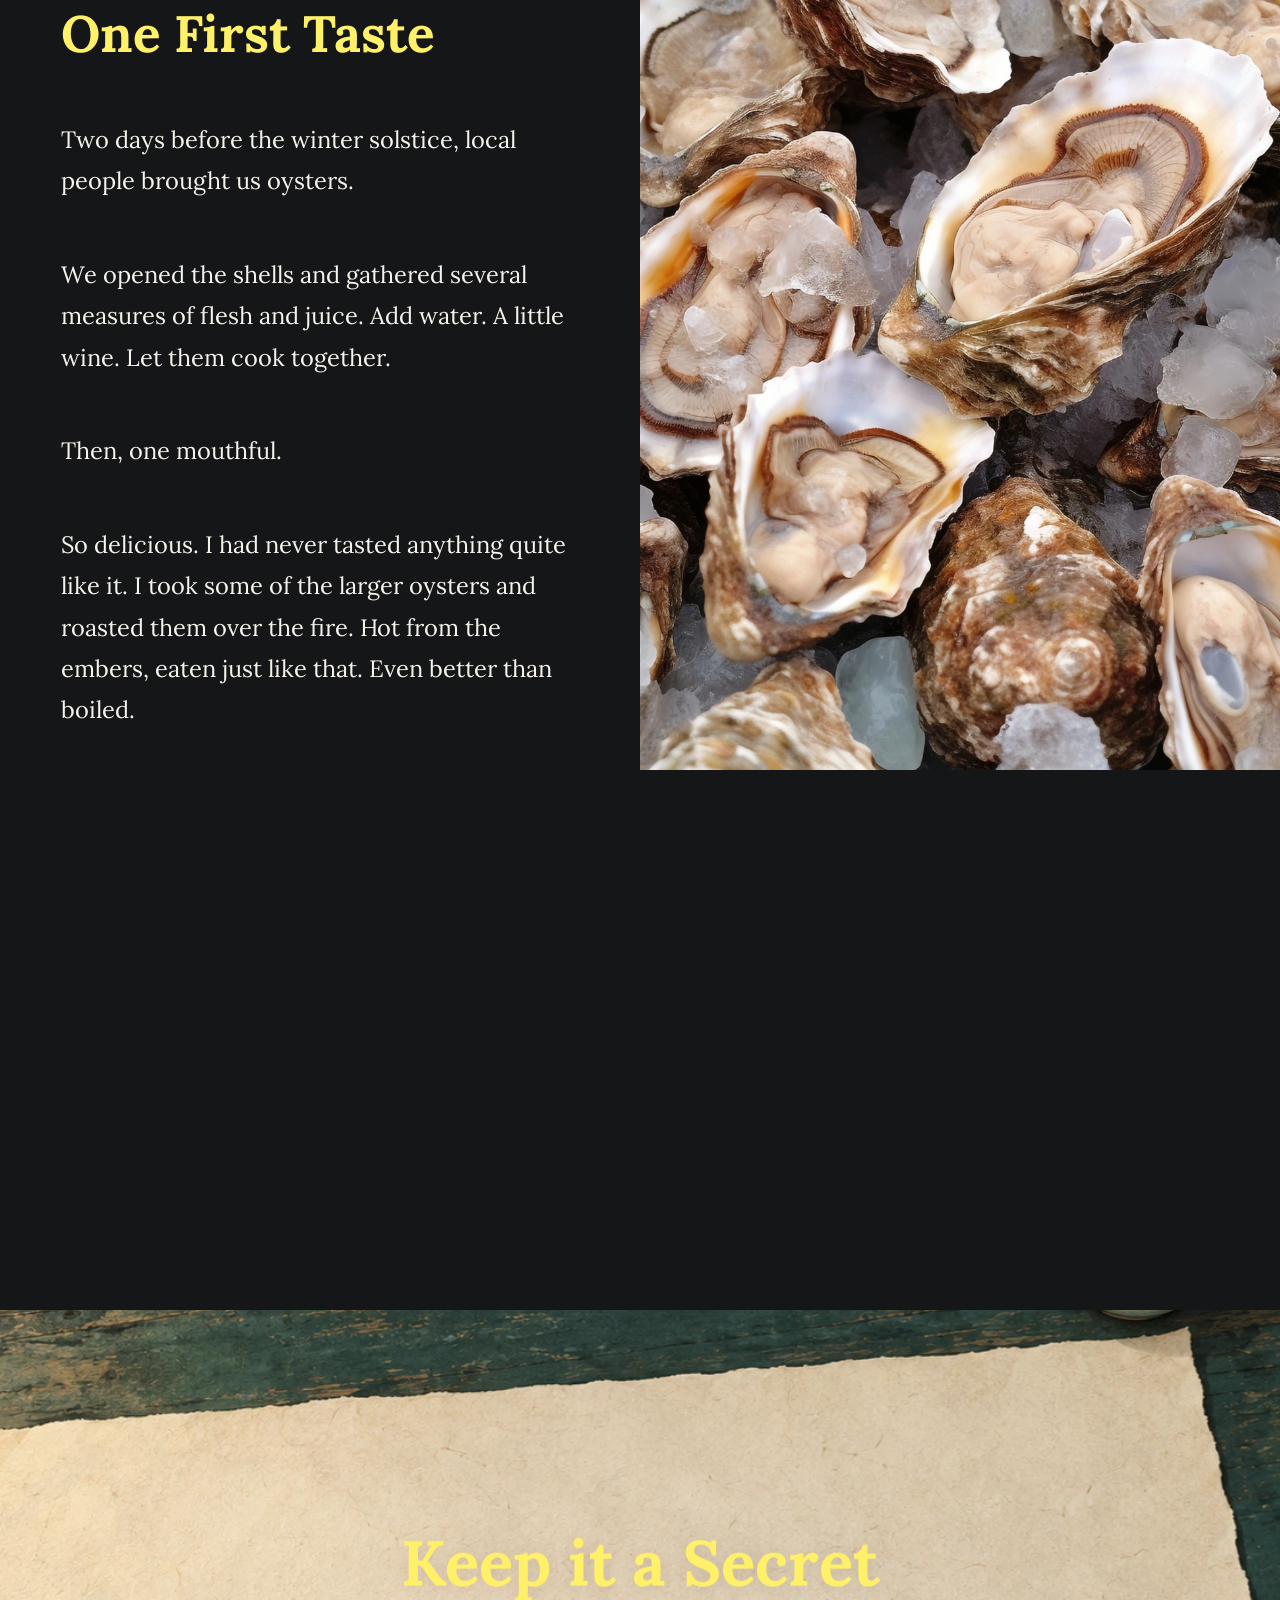
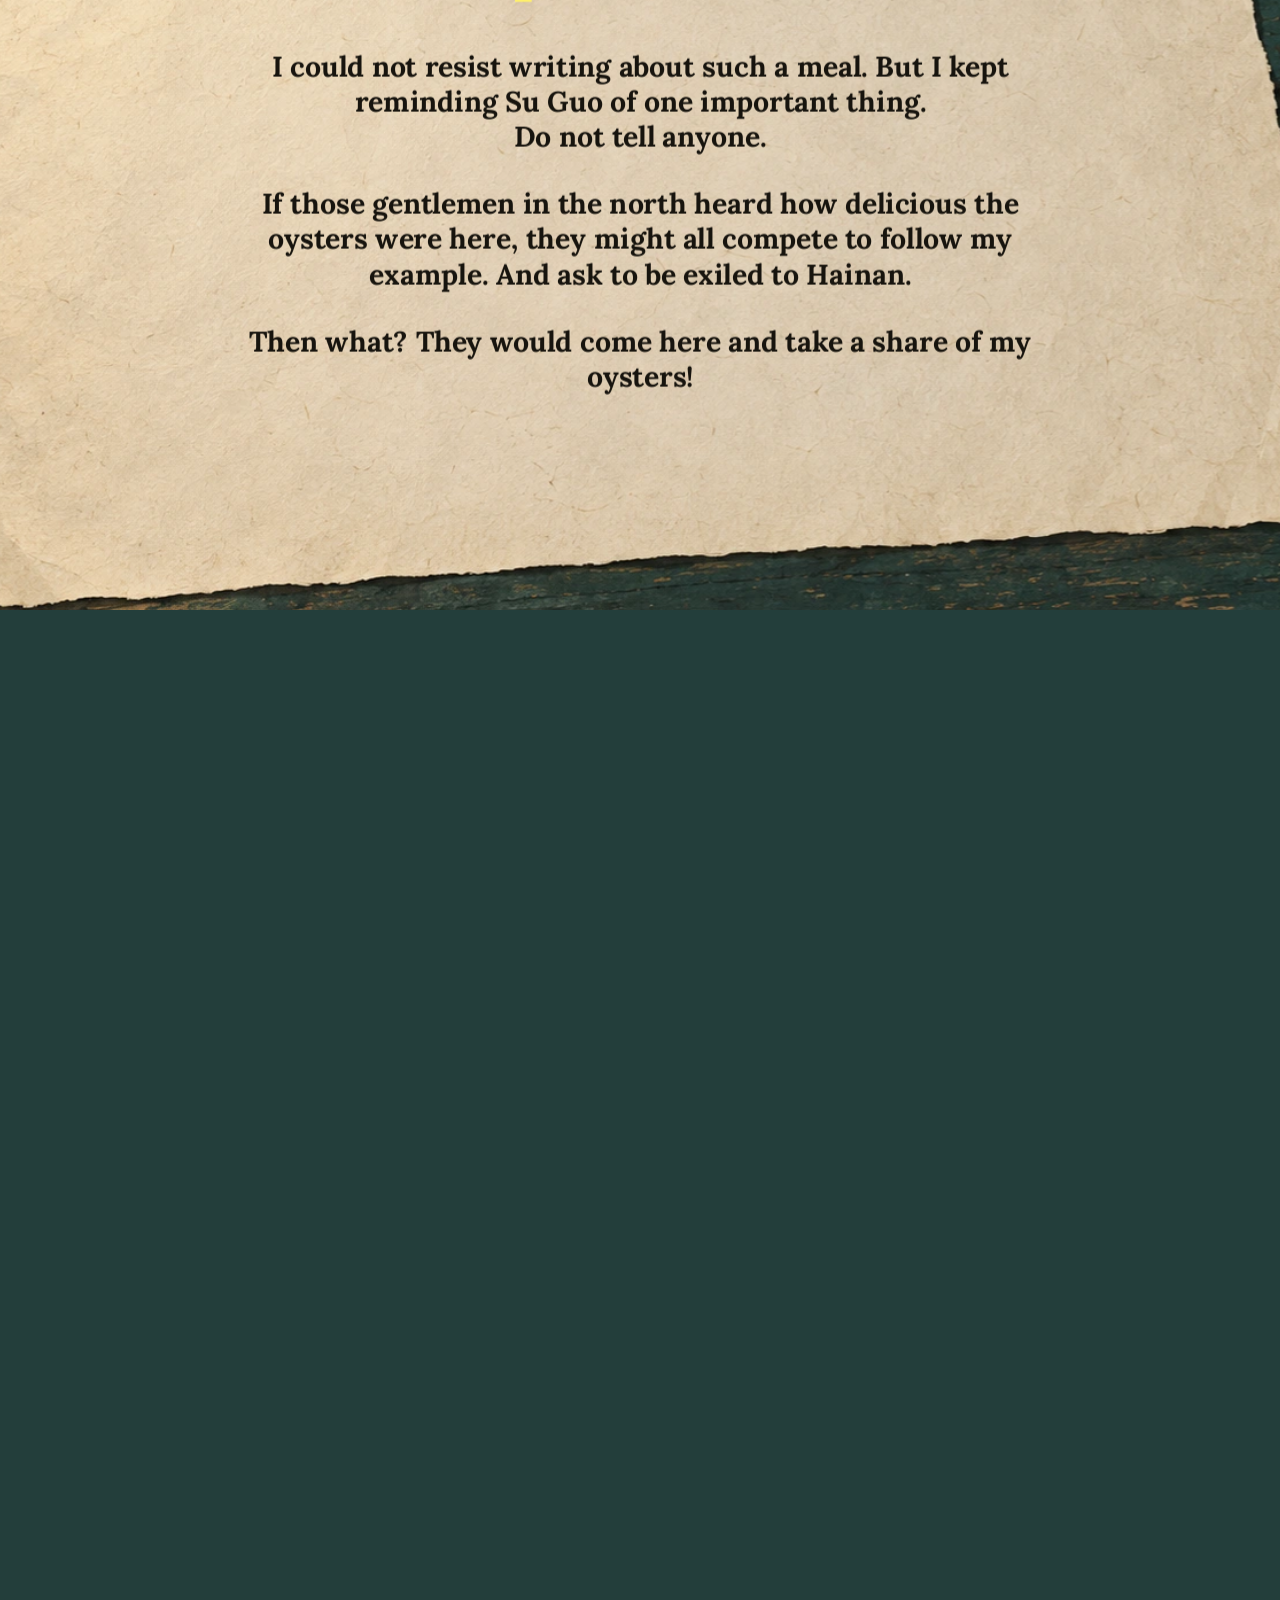
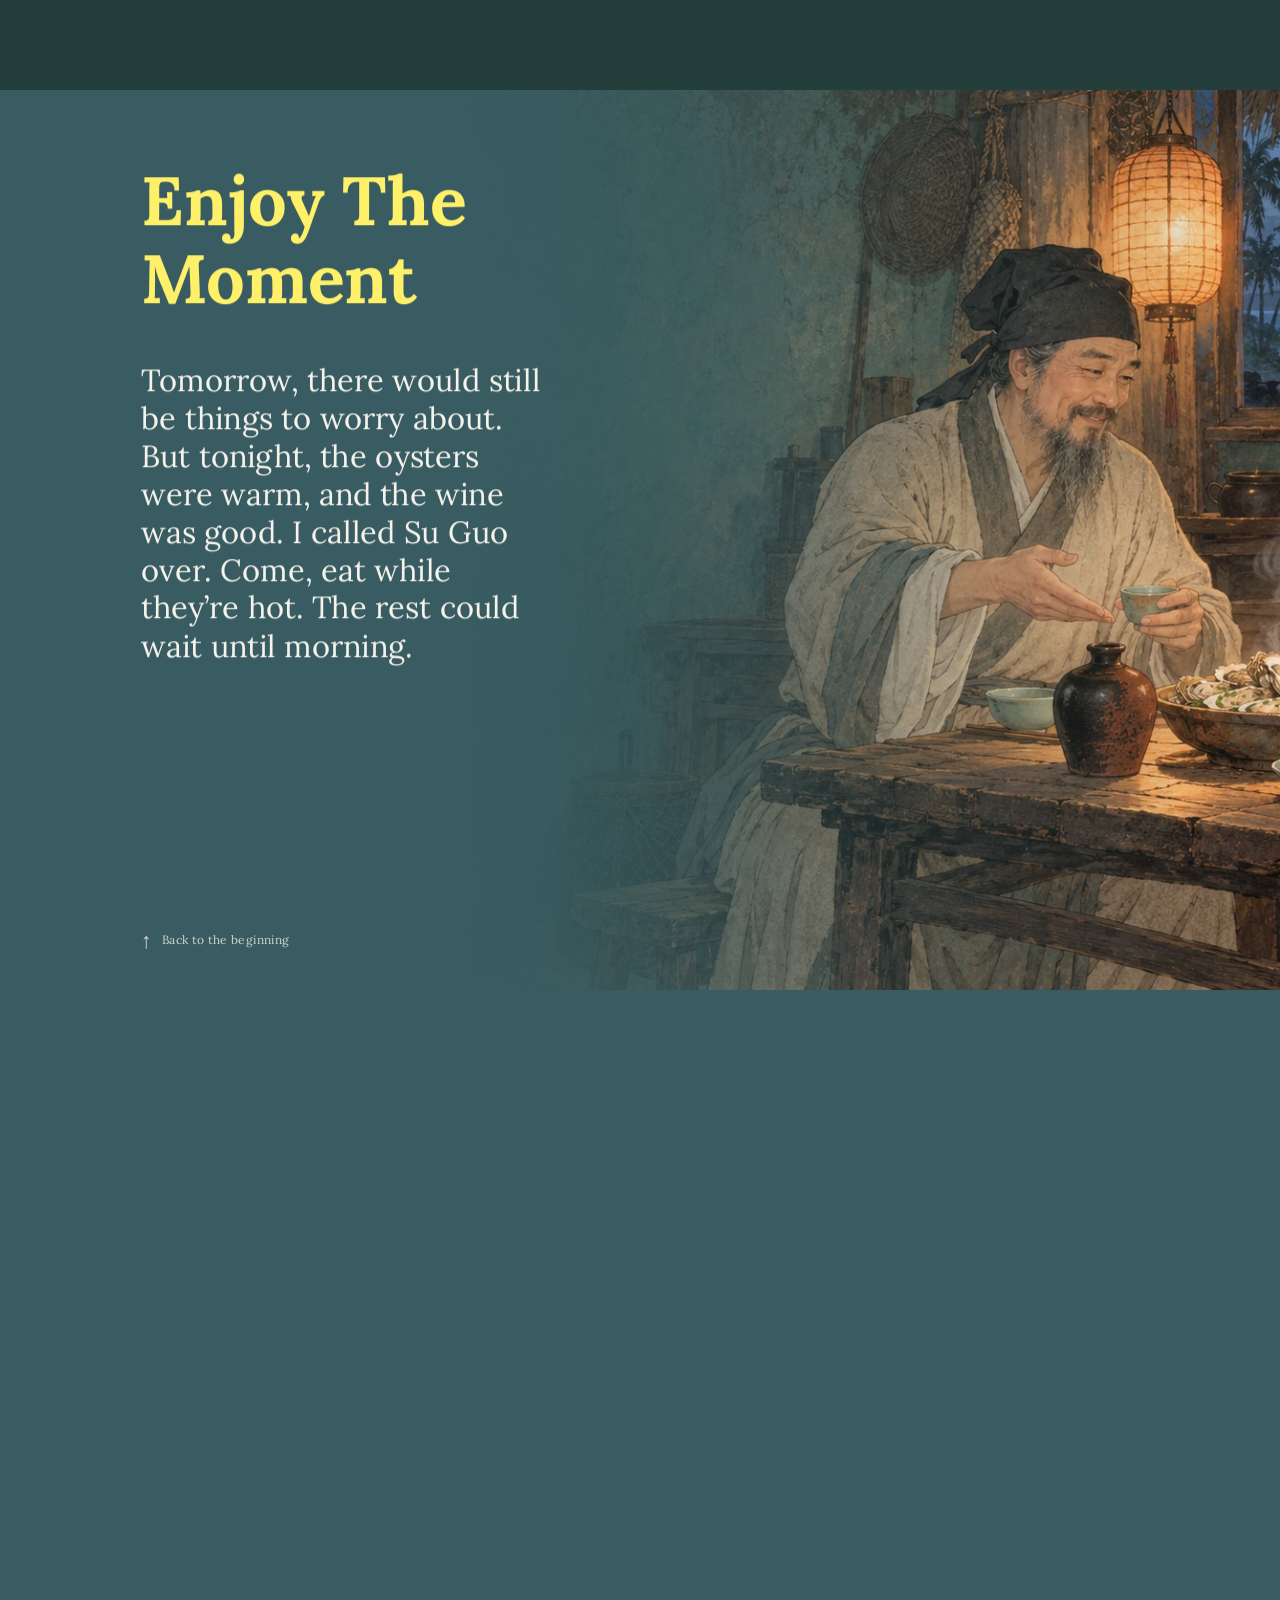
==== commit 1105b153: "debug" ====
--- a/su-shi-website/index.html
+++ b/su-shi-website/index.html
@@ -10,6 +10,9 @@
   <script src="script.js" defer></script>
 </head>
 <body>
+<div class="sound-hint" id="soundHint">
+  Click anywhere to enable sound
+</div>
   <div class="reading-progress" aria-hidden="true"><div></div></div>
   <main>
     <!--The background lingers, and the title shrinks and fades out as you scroll. -->
--- a/su-shi-website/style.css
+++ b/su-shi-website/style.css
@@ -557,3 +557,24 @@
     opacity:1!important;
   }
 }
+.sound-hint {
+  position: fixed;
+  bottom: 28px;
+  left: 50%;
+  transform: translateX(-50%);
+  z-index: 1000;
+  padding: 10px 18px;
+  border: 1px solid rgba(255, 255, 255, 0.3);
+  border-radius: 30px;
+  background: rgba(30, 30, 30, 0.65);
+  color: #fff;
+  font-size: 12px;
+  letter-spacing: 0.04em;
+  text-align: center;
+  pointer-events: none;
+  transition: opacity 0.5s ease;
+}
+
+.sound-hint.hidden {
+  opacity: 0;
+}
